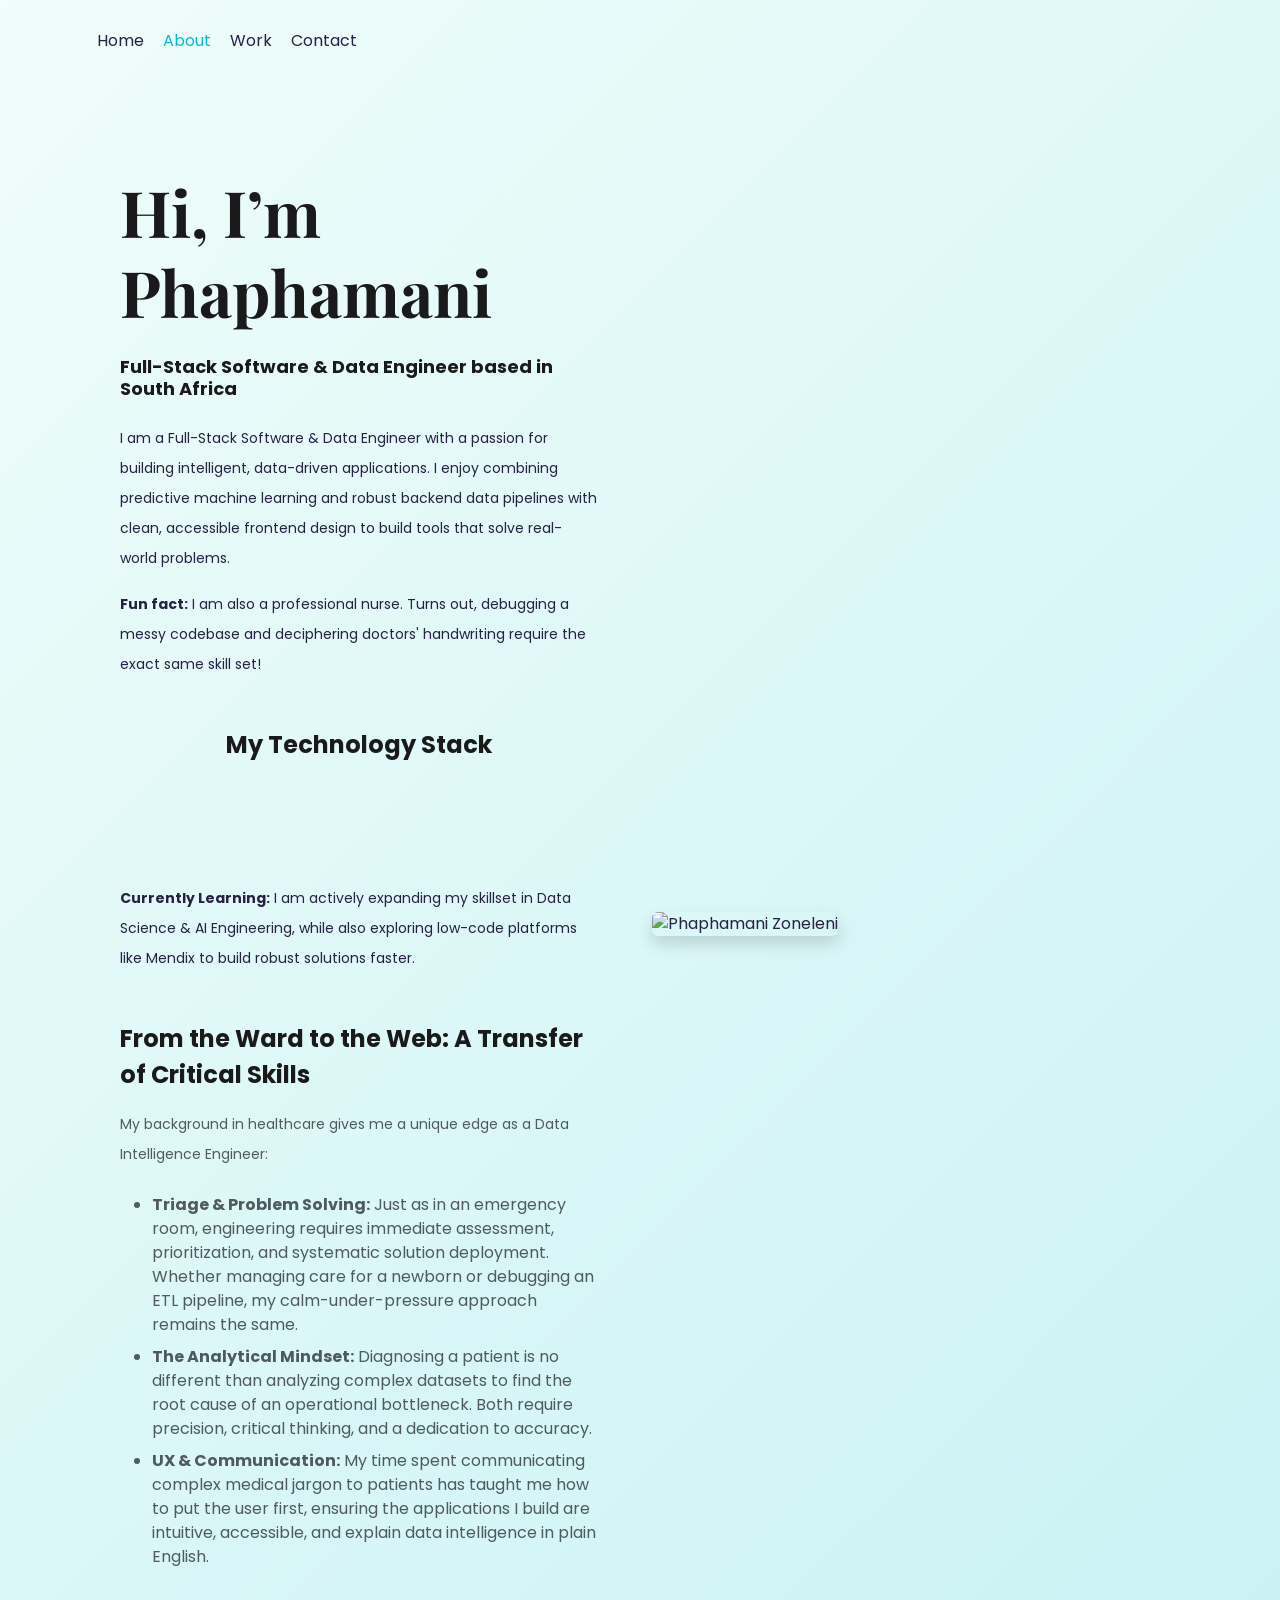
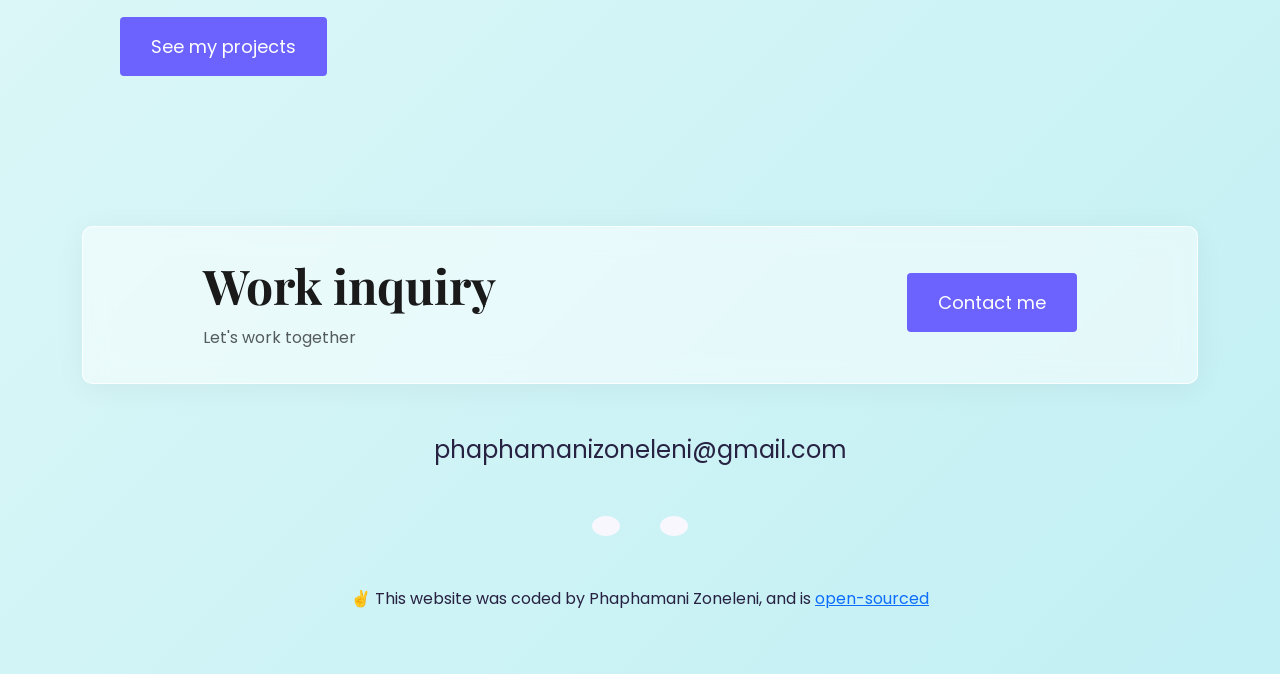
==== about.html @ 385b7d64 "Updates code and projects" ====
<!DOCTYPE html>
<html lang="en">
  <head>
    <meta charset="UTF-8" />
    <meta http-equiv="X-UA-Compatible" content="IE=edge" />
    <meta name="viewport" content="width=device-width, initial-scale=1.0" />
    <title>About Me - Phaphamani Zoneleni</title>

    <link
      href="https://cdn.jsdelivr.net/npm/bootstrap@5.0.0-beta2/dist/css/bootstrap.min.css"
      rel="stylesheet"
      integrity="sha384-BmbxuPwQa2lc/FVzBcNJ7UAyJxM6wuqIj61tLrc4wSX0szH/Ev+nYRRuWlolflfl"
      crossorigin="anonymous"
    />
    <link rel="preconnect" href="https://fonts.gstatic.com" />
    <link
      href="https://fonts.googleapis.com/css2?family=Playfair+Display:wght@700&family=Poppins:wght@500;700&display=swap"
      rel="stylesheet"
    />
    <link
      rel="stylesheet"
      href="https://cdn.jsdelivr.net/gh/devicons/devicon@latest/devicon.min.css"
    />
    <link rel="stylesheet" href="styles/portfolio.css" />

    <script
      src="https://cdn.jsdelivr.net/npm/bootstrap@5.0.0-beta2/dist/js/bootstrap.bundle.min.js"
      integrity="sha384-b5kHyXgcpbZJO/tY9Ul7kGkf1S0CWuKcCD38l8YkeH8z8QjE0GmW1gYU5S9FOnJ0"
      crossorigin="anonymous"
    ></script>
    <script
      src="https://kit.fontawesome.com/ddc3ee268a.js"
      crossorigin="anonymous"
    ></script>
  </head>
  <body>
    <div class="container">
      <nav class="d-flex justify-content-between">
        <ul>
          <li>
            <a href="/" title="Homepage"> Home</a>
          </li>
          <li class="active">
            <a href="/about.html" title="About Phaphamani"> About</a>
          </li>
          <li>
            <a href="/work.html" title="Phaphamani's work"> Work</a>
          </li>
          <li>
            <a href="/contact.html" title="Contact Phaphamani"> Contact</a>
          </li>
        </ul>
      </nav>
    </div>
    <div class="content-container container">
      <div class="row align-items-center">
        <div class="col-lg-6">
          <div class="content">
            <h1 class="mb-4">Hi, I’m Phaphamani</h1>
            <h2 class="mb-4">
              Full-Stack Software & Data Engineer based in South Africa
            </h2>
            <p>
              I am a Full-Stack Software & Data Engineer with a passion for
              building intelligent, data-driven applications. I enjoy combining
              predictive machine learning and robust backend data pipelines with
              clean, accessible frontend design to build tools that solve
              real-world problems.
            </p>
            <p class="mb-4">
              <strong>Fun fact:</strong> I am also a professional nurse. Turns
              out, debugging a messy codebase and deciphering doctors'
              handwriting require the exact same skill set!
            </p>

            <h3 class="mt-5 mb-4 text-center">My Technology Stack</h3>
            <div class="row text-center mb-5 tech-icons">
              <div class="col-4 col-md-2 mb-4">
                <i
                  class="devicon-python-plain-wordmark colored fs-1"
                  title="Python"
                ></i>
              </div>
              <div class="col-4 col-md-2 mb-4">
                <i
                  class="devicon-react-original-wordmark colored fs-1"
                  title="React.js"
                ></i>
              </div>
              <div class="col-4 col-md-2 mb-4">
                <i
                  class="devicon-sqlite-plain-wordmark colored fs-1"
                  title="SQL & SQLite"
                ></i>
              </div>
              <div class="col-4 col-md-2 mb-4">
                <i
                  class="devicon-streamlit-plain colored fs-1"
                  title="Streamlit"
                ></i>
              </div>
              <div class="col-4 col-md-2 mb-4">
                <i
                  class="devicon-pandas-plain-wordmark fs-1"
                  title="Pandas"
                ></i>
              </div>
              <div class="col-4 col-md-2 mb-4">
                <i
                  class="devicon-bootstrap-plain-wordmark colored fs-1"
                  title="Bootstrap"
                ></i>
              </div>
              <div class="col-4 col-md-2 mb-4">
                <i
                  class="devicon-javascript-plain colored fs-1"
                  title="JavaScript"
                ></i>
              </div>
              <div class="col-4 col-md-2 mb-4">
                <i
                  class="devicon-vscode-plain-wordmark colored fs-1"
                  title="VS Code"
                ></i>
              </div>
              <div class="col-4 col-md-2 mb-4">
                <i
                  class="devicon-github-original-wordmark fs-1"
                  title="GitHub"
                ></i>
              </div>
              <div class="col-4 col-md-2 mb-4">
                <i class="devicon-apple-original fs-1" title="MacOS"></i>
              </div>
            </div>

            <p class="mb-4">
              <strong>Currently Learning:</strong> I am actively expanding my
              skillset in Data Science & AI Engineering, while also exploring
              low-code platforms like Mendix to build robust solutions faster.
            </p>

            <h3 class="mt-5 mb-3">
              From the Ward to the Web: A Transfer of Critical Skills
            </h3>
            <p class="text-muted mb-4">
              My background in healthcare gives me a unique edge as a Data
              Intelligence Engineer:
            </p>
            <ul class="text-muted mb-5">
              <li class="mb-2">
                <strong>Triage & Problem Solving:</strong> Just as in an
                emergency room, engineering requires immediate assessment,
                prioritization, and systematic solution deployment. Whether
                managing care for a newborn or debugging an ETL pipeline, my
                calm-under-pressure approach remains the same.
              </li>
              <li class="mb-2">
                <strong>The Analytical Mindset:</strong> Diagnosing a patient is
                no different than analyzing complex datasets to find the root
                cause of an operational bottleneck. Both require precision,
                critical thinking, and a dedication to accuracy.
              </li>
              <li class="mb-2">
                <strong>UX & Communication:</strong> My time spent communicating
                complex medical jargon to patients has taught me how to put the
                user first, ensuring the applications I build are intuitive,
                accessible, and explain data intelligence in plain English.
              </li>
            </ul>

            <a href="/work.html" class="btn btn-branding">See my projects</a>
          </div>
        </div>
        <div class="col-lg-6 mt-4 mt-lg-0">
          <img
            src="pictures/phaphamani_headshot.jpg"
            alt="Phaphamani Zoneleni"
            class="img-fluid rounded shadow"
          />
        </div>
      </div>
    </div>

    <footer class="container">
      <div class="contact-box justify-content-between mb-5 d-none d-md-flex">
        <div>
          <h3>Work inquiry</h3>
          <p class="text-muted">Let's work together</p>
        </div>
        <div>
          <a
            href="/contact.html"
            class="btn btn-branding mt-3"
            title="Contact Phaphamani"
          >
            Contact me
          </a>
        </div>
      </div>
      <div class="d-flex justify-content-center mb-5">
        <a
          href="mailto:phaphamanizoneleni@gmail.com"
          class="email-link"
          title="Email Phaphamani"
        >
          phaphamanizoneleni@gmail.com
        </a>
      </div>
      <div class="social-links d-flex justify-content-center">
        <a
          href="https://github.com/Wallflower65"
          target="_blank"
          title="GitHub Profile"
        >
          <i class="fab fa-github"></i>
        </a>
        <a
          href="https://www.linkedin.com/in/phaphamani-zoneleni-28181a20b"
          target="_blank"
          title="LinkedIn Profile"
        >
          <i class="fab fa-linkedin"></i>
        </a>
      </div>
      <p class="text-center mt-5">
        ✌️ This website was coded by Phaphamani Zoneleni, and is
        <a
          href="https://github.com/Wallflower65/portfolio-project"
          target="_blank"
        >
          open-sourced
        </a>
      </p>
    </footer>
  </body>
</html>
---- styles/portfolio.css ----
:root {
    --branding-color: #6c63ff;
    --accent-color: #00bcd4;
    --secondary-color: #f9f7fe;

    --heading-font-family: "Playfair Display", serif;
    --default-font-family: "Poppins", sans-serif;

    --text-dark: #272142;
    --text-heading: #1a1a1a;
    --text-muted: #4a4a4a;
}

body {
    font-family: var(--default-font-family);
    color: var(--text-dark);
    background: linear-gradient(-45deg, #ffffff, #e0f7fa, #b2ebf2, #f0fdfa);
    background-size: 400% 400%;
    animation: gentleWaves 15s ease infinite;
}

@keyframes gentleWaves {
    0% {
        background-position: 0% 50%;
    }

    50% {
        background-position: 100% 50%;
    }

    100% {
        background-position: 0% 50%;
    }
}

h1, h2, h3, h4, h5, h6 {
    color: var(--text-heading);
    font-family: var(--heading-font-family);
    font-weight: bold;
}

h1 {
    font-size: 96px;
    line-height: 1.5;
}

h2 {
    font-size: 64px;
}

h3 {
    font-size: 48px;
}

p {
    font-weight: normal;
    font-size: 16px;
    line-height: 30px;
}

nav {
    padding: 20px 0;
}

nav ul {
    padding: 0;
    margin: 0;
}

nav li {
    display: inline;
    list-style: none;
    line-height: 42px;
    margin-left: 15px;
}

nav a {
    text-decoration: none;
    color: var(--text-dark);
    transition: all 100ms ease-in-out;
}

nav a:hover,
nav li.active a {
    color: var(--accent-color);
}

.logo {
    max-height: 40px;
}

.hero {
    text-align: center;
    padding: 80px 20px;
    background: rgba(255, 255, 255, 0.5);
    backdrop-filter: blur(12px);
    border: 1px solid rgba(255, 255, 255, 0.8);
    border-radius: 10px;
    box-shadow: 0 4px 30px rgba(0, 0, 0, 0.05);
}

.hero p {
    font-size: 36px;
    font-weight: bold;
    margin: 0;
    color: var(--text-muted);
}

.hero h2 {
    font-family: var(--heading-font-family);
    font-weight: normal;
    line-height: 1.5;
    font-size: 24px;
}

.content-container {
    padding: 60px 20px;
}

.content {
    margin: 30px;
}

.content h1 {
    font-size: 64px;
    line-height: 80px;
}

.content h2 {
    font-size: 18px;
    font-family: var(--default-font-family);
}

.content h3 {
    font-size: 24px;
    line-height: 1.5;
    font-family: var(--default-font-family);
}

.content p {
    font-size: 14px;
}

.card {
    background-color: rgba(255, 255, 255, 0.7) !important;
    color: var(--text-dark);
    backdrop-filter: blur(12px);
    border: 1px solid rgba(255, 255, 255, 0.9) !important;
    border-radius: 10px;
    box-shadow: 0 4px 30px rgba(0, 0, 0, 0.05);
}

footer {
    margin: 60px 0;
}

footer .contact-box {
    padding: 30px 120px;
    border-radius: 10px;
    background: rgba(255, 255, 255, 0.5);
    backdrop-filter: blur(12px);
    border: 1px solid rgba(255, 255, 255, 0.8);
    box-shadow: 0 4px 30px rgba(0, 0, 0, 0.05);
}

footer .contact-box p {
    margin: 0;
}

footer .email-link {
    text-decoration: none;
    color: var(--text-dark);
    font-size: 24px;
    transition: color 100ms ease-in-out;
}

footer .email-link:hover {
    color: var(--accent-color);
}

footer .social-links a {
    margin: 0 20px;
    color: var(--branding-color);
    background: var(--secondary-color);
    padding: 10px 14px;
    border-radius: 50%;
    font-size: 18px;
    transition: all 100ms ease-in-out;
}

footer .social-links a:hover {
    color: white;
    background: var(--branding-color);
}

.btn-branding {
    background: var(--branding-color);
    border-radius: 4px;
    color: white;
    font-size: 18px;
    line-height: 27px;
    padding: 15px 30px;
    transition: all 0.2s ease;
}

.btn-branding-outline {
    color: var(--branding-color);
    border: 1px solid var(--branding-color);
    border-radius: 4px;
    font-size: 18px;
    line-height: 27px;
    padding: 15px 30px;
    transition: all 0.2s ease;
}

.form-control {
    background-color: rgba(255, 255, 255, 0.9);
    color: var(--text-dark);
    border: 1px solid #b2ebf2;
}

.form-control:focus {
    background-color: #ffffff;
    color: var(--text-dark);
    border-color: var(--accent-color);
    box-shadow: 0 0 0 0.25rem rgba(0, 188, 212, 0.3);
}

.project-desciption {
    padding: 120px 60px;
}

.project-img {
    transition: transform 0.3s ease, box-shadow 0.3s ease;
}

.project-link:hover .project-img {
    transform: scale(1.03);
    box-shadow: 0 10px 20px rgba(0, 188, 212, 0.2) !important;
}

.project-link:hover h3 {
    color: var(--accent-color);
    transition: color 0.3s ease;
}

@media (max-width: 900px) {
    h1 {
        font-size: 44px;
        line-height: 1.5;
    }

    h2 {
        font-size: 44px;
    }

    h3 {
        font-size: 26px;
    }

    .content {
        text-align: center;
        padding: 0;
    }

    .project-desciption {
        padding: 0;
        text-align: center;
    }
}
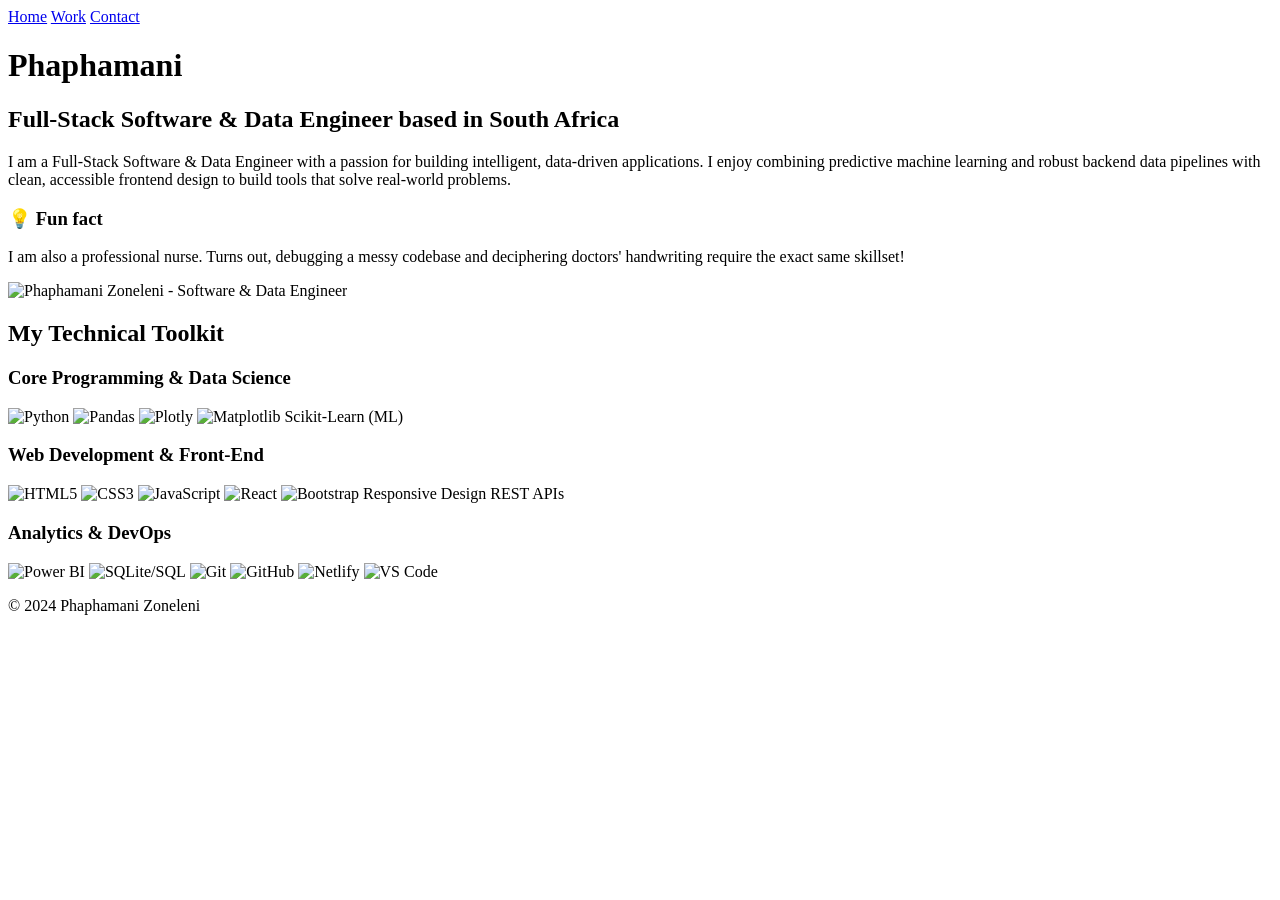
==== commit e704d897: "Updated portfolio" ====
--- a/about.html
+++ b/about.html
@@ -1,237 +1,94 @@
 <!DOCTYPE html>
 <html lang="en">
-  <head>
-    <meta charset="UTF-8" />
-    <meta http-equiv="X-UA-Compatible" content="IE=edge" />
-    <meta name="viewport" content="width=device-width, initial-scale=1.0" />
-    <title>About Me - Phaphamani Zoneleni</title>
+<head>
+    <meta charset="UTF-8">
+    <meta name="viewport" content="width=device-width, initial-scale=1.0">
+    <title>About Phaphamani | Full-Stack Software & Data Engineer</title>
+    <link rel="stylesheet" href="portfolio.css">
+</head>
+<body>
+    <nav>
+        <a href="index.html">Home</a>
+        <a href="work.html">Work</a>
+        <a href="contact.html">Contact</a>
+    </nav>
 
-    <link
-      href="https://cdn.jsdelivr.net/npm/bootstrap@5.0.0-beta2/dist/css/bootstrap.min.css"
-      rel="stylesheet"
-      integrity="sha384-BmbxuPwQa2lc/FVzBcNJ7UAyJxM6wuqIj61tLrc4wSX0szH/Ev+nYRRuWlolflfl"
-      crossorigin="anonymous"
-    />
-    <link rel="preconnect" href="https://fonts.gstatic.com" />
-    <link
-      href="https://fonts.googleapis.com/css2?family=Playfair+Display:wght@700&family=Poppins:wght@500;700&display=swap"
-      rel="stylesheet"
-    />
-    <link
-      rel="stylesheet"
-      href="https://cdn.jsdelivr.net/gh/devicons/devicon@latest/devicon.min.css"
-    />
-    <link rel="stylesheet" href="styles/portfolio.css" />
-
-    <script
-      src="https://cdn.jsdelivr.net/npm/bootstrap@5.0.0-beta2/dist/js/bootstrap.bundle.min.js"
-      integrity="sha384-b5kHyXgcpbZJO/tY9Ul7kGkf1S0CWuKcCD38l8YkeH8z8QjE0GmW1gYU5S9FOnJ0"
-      crossorigin="anonymous"
-    ></script>
-    <script
-      src="https://kit.fontawesome.com/ddc3ee268a.js"
-      crossorigin="anonymous"
-    ></script>
-  </head>
-  <body>
-    <div class="container">
-      <nav class="d-flex justify-content-between">
-        <ul>
-          <li>
-            <a href="/" title="Homepage"> Home</a>
-          </li>
-          <li class="active">
-            <a href="/about.html" title="About Phaphamani"> About</a>
-          </li>
-          <li>
-            <a href="/work.html" title="Phaphamani's work"> Work</a>
-          </li>
-          <li>
-            <a href="/contact.html" title="Contact Phaphamani"> Contact</a>
-          </li>
-        </ul>
-      </nav>
-    </div>
-    <div class="content-container container">
-      <div class="row align-items-center">
-        <div class="col-lg-6">
-          <div class="content">
-            <h1 class="mb-4">Hi, I’m Phaphamani</h1>
-            <h2 class="mb-4">
-              Full-Stack Software & Data Engineer based in South Africa
-            </h2>
-            <p>
-              I am a Full-Stack Software & Data Engineer with a passion for
-              building intelligent, data-driven applications. I enjoy combining
-              predictive machine learning and robust backend data pipelines with
-              clean, accessible frontend design to build tools that solve
-              real-world problems.
-            </p>
-            <p class="mb-4">
-              <strong>Fun fact:</strong> I am also a professional nurse. Turns
-              out, debugging a messy codebase and deciphering doctors'
-              handwriting require the exact same skill set!
-            </p>
-
-            <h3 class="mt-5 mb-4 text-center">My Technology Stack</h3>
-            <div class="row text-center mb-5 tech-icons">
-              <div class="col-4 col-md-2 mb-4">
-                <i
-                  class="devicon-python-plain-wordmark colored fs-1"
-                  title="Python"
-                ></i>
-              </div>
-              <div class="col-4 col-md-2 mb-4">
-                <i
-                  class="devicon-react-original-wordmark colored fs-1"
-                  title="React.js"
-                ></i>
-              </div>
-              <div class="col-4 col-md-2 mb-4">
-                <i
-                  class="devicon-sqlite-plain-wordmark colored fs-1"
-                  title="SQL & SQLite"
-                ></i>
-              </div>
-              <div class="col-4 col-md-2 mb-4">
-                <i
-                  class="devicon-streamlit-plain colored fs-1"
-                  title="Streamlit"
-                ></i>
-              </div>
-              <div class="col-4 col-md-2 mb-4">
-                <i
-                  class="devicon-pandas-plain-wordmark fs-1"
-                  title="Pandas"
-                ></i>
-              </div>
-              <div class="col-4 col-md-2 mb-4">
-                <i
-                  class="devicon-bootstrap-plain-wordmark colored fs-1"
-                  title="Bootstrap"
-                ></i>
-              </div>
-              <div class="col-4 col-md-2 mb-4">
-                <i
-                  class="devicon-javascript-plain colored fs-1"
-                  title="JavaScript"
-                ></i>
-              </div>
-              <div class="col-4 col-md-2 mb-4">
-                <i
-                  class="devicon-vscode-plain-wordmark colored fs-1"
-                  title="VS Code"
-                ></i>
-              </div>
-              <div class="col-4 col-md-2 mb-4">
-                <i
-                  class="devicon-github-original-wordmark fs-1"
-                  title="GitHub"
-                ></i>
-              </div>
-              <div class="col-4 col-md-2 mb-4">
-                <i class="devicon-apple-original fs-1" title="MacOS"></i>
-              </div>
+    <div class="content-container">
+        
+        <div class="hero-grid">
+            
+            <div class="hero-text">
+                <h1 class="hero-title">Phaphamani</h1>
+                <h2 class="hero-subtitle">Full-Stack Software & Data Engineer based in South Africa</h2>
+                <p>
+                    I am a Full-Stack Software & Data Engineer with a passion for building intelligent, data-driven applications. I enjoy combining predictive machine learning and robust backend data pipelines with clean, accessible frontend design to build tools that solve real-world problems.
+                </p>
+                <div class="fun-fact">
+                    <h3>💡 Fun fact</h3>
+                    <p>
+                        I am also a professional nurse. Turns out, debugging a messy codebase and deciphering doctors' handwriting require the exact same skillset!
+                    </p>
+                </div>
             </div>
 
-            <p class="mb-4">
-              <strong>Currently Learning:</strong> I am actively expanding my
-              skillset in Data Science & AI Engineering, while also exploring
-              low-code platforms like Mendix to build robust solutions faster.
-            </p>
+            <div class="hero-image-container">
+                <img src="pictures/my-profile-picture.jpg" 
+                     alt="Phaphamani Zoneleni - Software & Data Engineer" 
+                     class="hero-image" 
+                     width="400" 
+                     height="400" 
+                     loading="lazy">
+            </div>
+        </div>
 
-            <h3 class="mt-5 mb-3">
-              From the Ward to the Web: A Transfer of Critical Skills
-            </h3>
-            <p class="text-muted mb-4">
-              My background in healthcare gives me a unique edge as a Data
-              Intelligence Engineer:
-            </p>
-            <ul class="text-muted mb-5">
-              <li class="mb-2">
-                <strong>Triage & Problem Solving:</strong> Just as in an
-                emergency room, engineering requires immediate assessment,
-                prioritization, and systematic solution deployment. Whether
-                managing care for a newborn or debugging an ETL pipeline, my
-                calm-under-pressure approach remains the same.
-              </li>
-              <li class="mb-2">
-                <strong>The Analytical Mindset:</strong> Diagnosing a patient is
-                no different than analyzing complex datasets to find the root
-                cause of an operational bottleneck. Both require precision,
-                critical thinking, and a dedication to accuracy.
-              </li>
-              <li class="mb-2">
-                <strong>UX & Communication:</strong> My time spent communicating
-                complex medical jargon to patients has taught me how to put the
-                user first, ensuring the applications I build are intuitive,
-                accessible, and explain data intelligence in plain English.
-              </li>
-            </ul>
+        <div class="stack-section">
+            <h2 class="section-title">My Technical Toolkit</h2>
+            
+            <div class="toolkit-grid">
+                
+                <div class="toolkit-group">
+                    <h3>Core Programming & Data Science</h3>
+                    <div class="icon-list">
+                        <img src="icons/python.svg" alt="Python">
+                        <img src="icons/pandas.svg" alt="Pandas">
+                        <img src="icons/plotly.svg" alt="Plotly">
+                        <img src="icons/matplotlib.svg" alt="Matplotlib">
+                        <span class="text-skill">Scikit-Learn (ML)</span>
+                    </div>
+                </div>
 
-            <a href="/work.html" class="btn btn-branding">See my projects</a>
-          </div>
+                <div class="toolkit-group">
+                    <h3>Web Development & Front-End</h3>
+                    <div class="icon-list">
+                        <img src="icons/html.svg" alt="HTML5">
+                        <img src="icons/css.svg" alt="CSS3">
+                        <img src="icons/javascript.svg" alt="JavaScript">
+                        <img src="icons/react.svg" alt="React">
+                        <img src="icons/bootstrap.svg" alt="Bootstrap">
+                        <span class="text-skill">Responsive Design</span>
+                        <span class="text-skill">REST APIs</span>
+                    </div>
+                </div>
+
+                <div class="toolkit-group">
+                    <h3>Analytics & DevOps</h3>
+                    <div class="icon-list">
+                        <img src="icons/powerbi.svg" alt="Power BI">
+                        <img src="icons/sqlite.svg" alt="SQLite/SQL">
+                        <img src="icons/git.svg" alt="Git">
+                        <img src="icons/github.svg" alt="GitHub">
+                        <img src="icons/netlify.svg" alt="Netlify">
+                        <img src="icons/vscode.svg" alt="VS Code">
+                    </div>
+                </div>
+
+            </div>
         </div>
-        <div class="col-lg-6 mt-4 mt-lg-0">
-          <img
-            src="pictures/phaphamani_headshot.jpg"
-            alt="Phaphamani Zoneleni"
-            class="img-fluid rounded shadow"
-          />
-        </div>
-      </div>
+
     </div>
 
-    <footer class="container">
-      <div class="contact-box justify-content-between mb-5 d-none d-md-flex">
-        <div>
-          <h3>Work inquiry</h3>
-          <p class="text-muted">Let's work together</p>
-        </div>
-        <div>
-          <a
-            href="/contact.html"
-            class="btn btn-branding mt-3"
-            title="Contact Phaphamani"
-          >
-            Contact me
-          </a>
-        </div>
-      </div>
-      <div class="d-flex justify-content-center mb-5">
-        <a
-          href="mailto:phaphamanizoneleni@gmail.com"
-          class="email-link"
-          title="Email Phaphamani"
-        >
-          phaphamanizoneleni@gmail.com
-        </a>
-      </div>
-      <div class="social-links d-flex justify-content-center">
-        <a
-          href="https://github.com/Wallflower65"
-          target="_blank"
-          title="GitHub Profile"
-        >
-          <i class="fab fa-github"></i>
-        </a>
-        <a
-          href="https://www.linkedin.com/in/phaphamani-zoneleni-28181a20b"
-          target="_blank"
-          title="LinkedIn Profile"
-        >
-          <i class="fab fa-linkedin"></i>
-        </a>
-      </div>
-      <p class="text-center mt-5">
-        ✌️ This website was coded by Phaphamani Zoneleni, and is
-        <a
-          href="https://github.com/Wallflower65/portfolio-project"
-          target="_blank"
-        >
-          open-sourced
-        </a>
-      </p>
+    <footer>
+        <p>&copy; 2024 Phaphamani Zoneleni</p>
     </footer>
-  </body>
-</html>
+</body>
+</html>
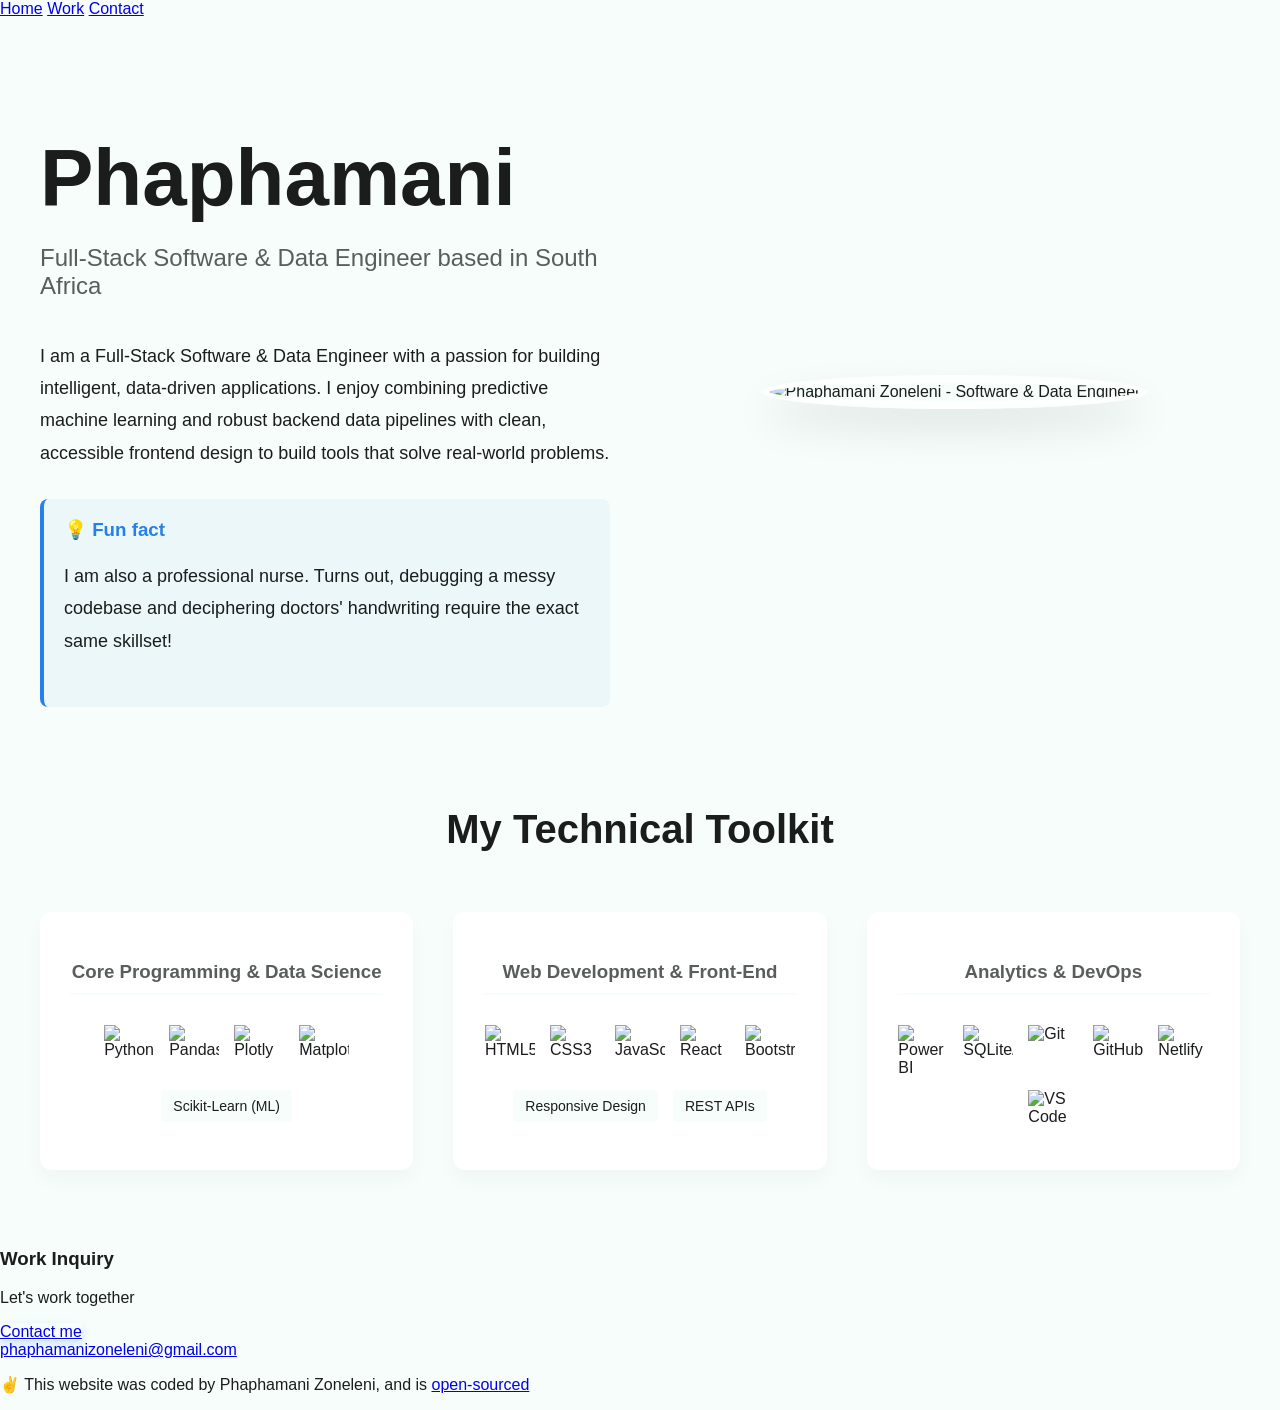
==== commit 29d5465f: "Added side-by-side Live App and Source Code buttons to all projects" ====
--- a/about.html
+++ b/about.html
@@ -4,7 +4,7 @@
     <meta charset="UTF-8">
     <meta name="viewport" content="width=device-width, initial-scale=1.0">
     <title>About Phaphamani | Full-Stack Software & Data Engineer</title>
-    <link rel="stylesheet" href="portfolio.css">
+    <link rel="stylesheet" href="styles/portfolio.css">
 </head>
 <body>
     <nav>
@@ -32,7 +32,7 @@
             </div>
 
             <div class="hero-image-container">
-                <img src="pictures/my-profile-picture.jpg" 
+                <img src="pictures/phaphamani_headshot.jpg" 
                      alt="Phaphamani Zoneleni - Software & Data Engineer" 
                      class="hero-image" 
                      width="400" 
@@ -87,8 +87,54 @@
 
     </div>
 
-    <footer>
-        <p>&copy; 2024 Phaphamani Zoneleni</p>
-    </footer>
+         <footer>
+        <div class="contact-box justify-content-between mb-5 d-none d-md-flex">
+          <div>
+            <h3>Work Inquiry</h3>
+            <p class="text-muted">Let's work together</p>
+          </div>
+          <div>
+            <a
+              href="/contact.html"
+              class="btn btn-branding mt-3"
+              title="Contact Phaphamani"
+            >
+              Contact me
+            </a>
+          </div>
+        </div>
+        <div class="d-flex justify-content-center mb-5">
+          <a
+            href="mailto:phaphamanizoneleni@gmail.com"
+            class="email-link"
+            title="Email Phaphamani"
+          >
+            phaphamanizoneleni@gmail.com
+          </a>
+        </div>
+        <div class="social-links d-flex justify-content-center">
+          <a
+            href="https://github.com/Wallflower65"
+            target="_blank"
+            title="GitHub Profile"
+          >
+            <i class="fab fa-github"></i>
+          </a>
+
+          <a
+            href="https://www.linkedin.com/in/phaphamani-zoneleni-28181a20b"
+            target="_blank"
+            title="LinkedIn Profile"
+          >
+            <i class="fab fa-linkedin"></i>
+          </a>
+        </div>
+        <p class="text-center mt-5">
+          ✌️ This website was coded by Phaphamani Zoneleni, and is
+          <a href="https://github.com/Wallflower65/portfolio-project" target="_blank">
+            open-sourced
+          </a>
+        </p>
+      </footer>
 </body>
 </html>
--- a/styles/portfolio.css
+++ b/styles/portfolio.css
@@ -0,0 +1,254 @@
+html {
+    scroll-behavior: smooth;
+}
+
+:root {
+    --bg-color: #f7fdfb;
+    --text-color: #1a1d1c;
+    --branding-color: #2680eb;
+    --secondary-color: #595e5d;
+    --font-family: 'Poppins', sans-serif;
+}
+
+body {
+    background-color: var(--bg-color);
+    color: var(--text-color);
+    font-family: var(--font-family);
+    margin: 0;
+}
+
+.content-container {
+    max-width: 1200px;
+    margin: 0 auto;
+    padding: 60px 20px;
+}
+
+.hero-grid {
+    display: grid;
+    grid-template-columns: 1fr 1fr;
+    gap: 60px;
+    align-items: center;
+    margin-bottom: 100px;
+}
+
+.hero-title {
+    font-size: 80px;
+    margin-bottom: 0;
+}
+
+.hero-subtitle {
+    font-size: 24px;
+    color: var(--secondary-color);
+    font-weight: 500;
+    margin-bottom: 40px;
+}
+
+.hero-text p {
+    font-size: 18px;
+    line-height: 1.8;
+    margin-bottom: 30px;
+}
+
+.fun-fact {
+    background: rgba(38, 128, 235, 0.05);
+    padding: 20px;
+    border-radius: 8px;
+    border-left: 4px solid var(--branding-color);
+}
+
+.fun-fact h3 {
+    margin-top: 0;
+    color: var(--branding-color);
+}
+
+.hero-image-container {
+    text-align: center;
+}
+
+.hero-image {
+    max-width: 100%;
+    height: auto;
+    border-radius: 50%;
+    aspect-ratio: 1 / 1;
+    object-fit: cover;
+    border: 8px solid rgba(255, 255, 255, 0.8);
+    box-shadow: 0 20px 40px rgba(0, 0, 0, 0.1);
+}
+
+.stack-section {
+    margin-top: 100px;
+}
+
+.section-title {
+    font-size: 40px;
+    text-align: center;
+    margin-bottom: 60px;
+}
+
+.toolkit-grid {
+    display: grid;
+    grid-template-columns: repeat(auto-fit, minmax(300px, 1fr));
+    gap: 40px;
+}
+
+.toolkit-group {
+    background: white;
+    padding: 30px;
+    border-radius: 12px;
+    box-shadow: 0 10px 20px rgba(0, 0, 0, 0.03);
+}
+
+.toolkit-group h3 {
+    text-align: center;
+    color: var(--secondary-color);
+    margin-bottom: 30px;
+    border-bottom: 2px solid var(--bg-color);
+    padding-bottom: 10px;
+}
+
+.icon-list {
+    display: flex;
+    flex-wrap: wrap;
+    justify-content: center;
+    gap: 15px;
+    align-items: center;
+}
+
+.icon-list img {
+    height: 50px;
+    width: 50px;
+    object-fit: contain;
+}
+
+.text-skill {
+    background: var(--bg-color);
+    padding: 8px 12px;
+    border-radius: 4px;
+    font-size: 14px;
+    font-weight: 500;
+}
+
+@media (max-width: 900px) {
+    .hero-grid {
+        grid-template-columns: 1fr;
+        text-align: center;
+        gap: 40px;
+    }
+
+    .hero-title {
+        font-size: 50px;
+    }
+
+    .hero-image-container {
+        order: -1;
+    }
+
+    .hero-image {
+        max-width: 250px;
+    }
+}
+
+.project-card {
+    background: #ffffff;
+    border-radius: 16px;
+    padding: 25px;
+    border: 1px solid rgba(0, 0, 0, 0.05);
+    box-shadow: 0 4px 10px rgba(0, 0, 0, 0.03);
+    transition: all 0.3s ease-in-out;
+    display: flex;
+    flex-direction: column;
+}
+
+.project-card:hover {
+    transform: translateY(-10px);
+    box-shadow: 0 20px 40px rgba(38, 128, 235, 0.12);
+    border-color: rgba(38, 128, 235, 0.2);
+}
+
+.project-card img {
+    border-radius: 8px;
+    width: 100%;
+    height: 250px;
+    object-fit: cover;
+    margin-bottom: 20px;
+}
+
+.btn-branding {
+    transition: all 0.3s ease-in-out;
+    box-shadow: 0 4px 10px rgba(38, 128, 235, 0.2);
+}
+
+.btn-branding:hover {
+    transform: translateY(-3px);
+    box-shadow: 0 8px 20px rgba(38, 128, 235, 0.4);
+    filter: brightness(1.1);
+}
+
+.work-header {
+    text-align: center;
+    margin-bottom: 60px;
+}
+
+.section-subtitle {
+    font-size: 18px;
+    color: var(--secondary-color);
+}
+
+.projects-grid {
+    display: grid;
+    grid-template-columns: repeat(auto-fit, minmax(320px, 1fr));
+    gap: 40px;
+    margin-bottom: 80px;
+}
+
+.tech-tags {
+    display: flex;
+    flex-wrap: wrap;
+    gap: 10px;
+    margin-bottom: 25px;
+}
+
+.tech-tags span {
+    background: rgba(38, 128, 235, 0.1);
+    color: var(--branding-color);
+    padding: 5px 10px;
+    border-radius: 4px;
+    font-size: 12px;
+    font-weight: 600;
+}
+
+.project-card .btn {
+    margin-top: auto;
+    text-align: center;
+    display: inline-block;
+}
+
+.project-links {
+    display: flex;
+    gap: 15px;
+    margin-top: auto;
+}
+
+.project-links .btn {
+    flex: 1;
+    text-align: center;
+    padding: 10px 15px;
+    font-size: 14px;
+    margin-top: 0;
+    text-decoration: none;
+    border-radius: 6px;
+}
+
+.btn-outline {
+    background: transparent;
+    border: 2px solid var(--branding-color);
+    color: var(--branding-color);
+    transition: all 0.3s ease-in-out;
+}
+
+.btn-outline:hover {
+    background: var(--branding-color);
+    color: white;
+    transform: translateY(-3px);
+    box-shadow: 0 8px 20px rgba(38, 128, 235, 0.4);
+}
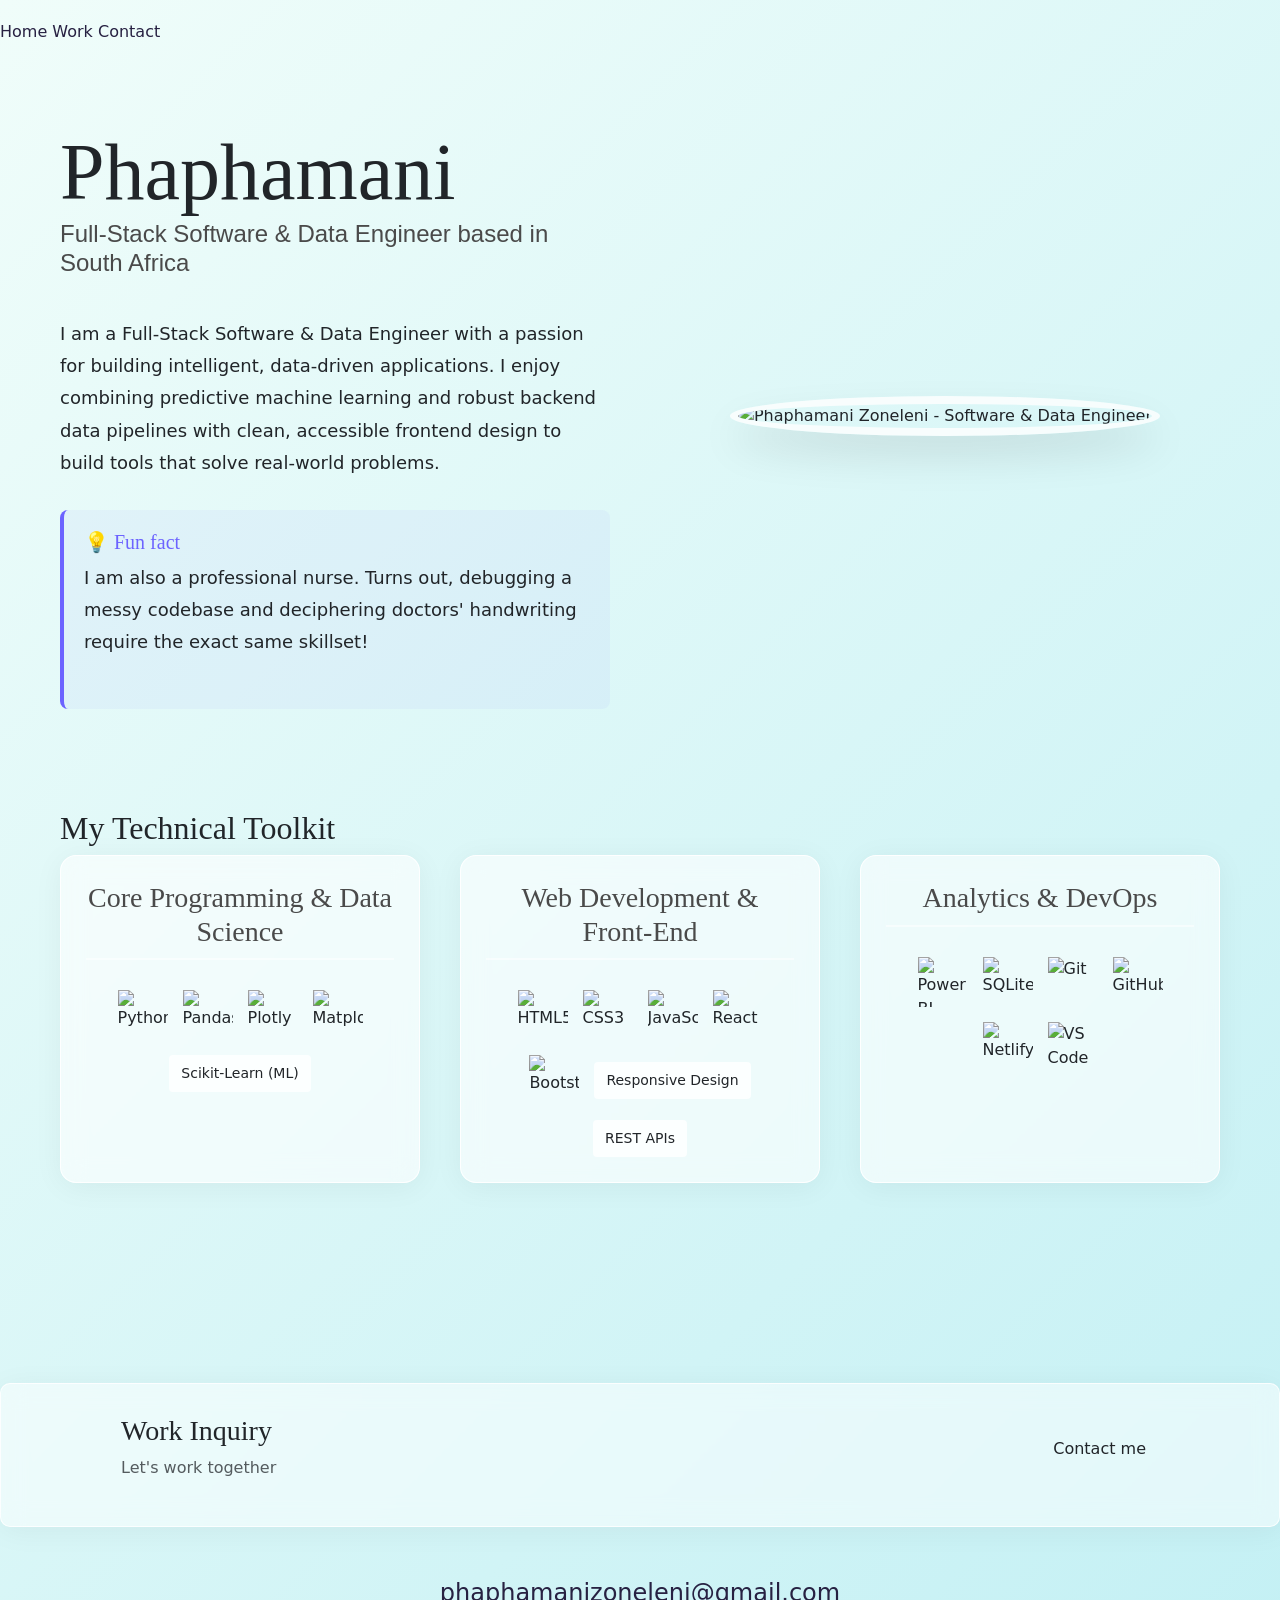
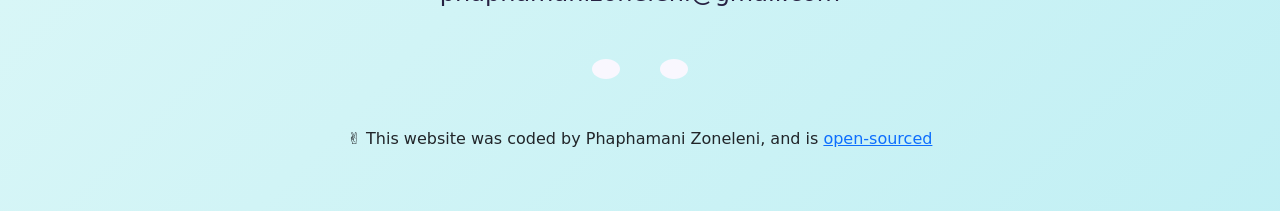
==== commit 49df034f: "Updated responsive code" ====
--- a/about.html
+++ b/about.html
@@ -5,6 +5,14 @@
     <meta name="viewport" content="width=device-width, initial-scale=1.0">
     <title>About Phaphamani | Full-Stack Software & Data Engineer</title>
     <link rel="stylesheet" href="styles/portfolio.css">
+<link
+      href="https://cdn.jsdelivr.net/npm/bootstrap@5.0.0-beta2/dist/css/bootstrap.min.css"
+      rel="stylesheet"
+      integrity="sha384-BmbxuPwQa2lc/FVzBcNJ7UAyJxM6wuqIj61tLrc4wSX0szH/Ev+nYRRuWlolflfl"
+      crossorigin="anonymous"
+    />
+
+<script src="https://kit.fontawesome.com/ddc3ee268a.js" crossorigin="anonymous"></script>
 </head>
 <body>
     <nav>
--- a/styles/portfolio.css
+++ b/styles/portfolio.css
@@ -3,18 +3,153 @@
 }
 
 :root {
-    --bg-color: #f7fdfb;
-    --text-color: #1a1d1c;
-    --branding-color: #2680eb;
-    --secondary-color: #595e5d;
-    --font-family: 'Poppins', sans-serif;
+    --branding-color: #6c63ff;
+    --accent-color: #00bcd4;
+    --secondary-color: #f9f7fe;
+
+    --text-dark: #272142;
+    --text-heading: #1a1a1a;
+    --text-muted: #4a4a4a;
+
+    --heading-font-family: "Playfair Display", serif;
+    --default-font-family: "Poppins", sans-serif;
 }
 
 body {
-    background-color: var(--bg-color);
-    color: var(--text-color);
-    font-family: var(--font-family);
+    font-family: var(--default-font-family);
+    color: var(--text-dark);
     margin: 0;
+    background: linear-gradient(-45deg, #ffffff, #e0f7fa, #b2ebf2, #f0fdfa);
+    background-size: 400% 400%;
+    animation: gentleWaves 15s ease infinite;
+}
+
+@keyframes gentleWaves {
+    0% {
+        background-position: 0% 50%;
+    }
+
+    50% {
+        background-position: 100% 50%;
+    }
+
+    100% {
+        background-position: 0% 50%;
+    }
+}
+
+h1,
+h2,
+h3,
+h4,
+h5,
+h6 {
+    color: var(--text-heading);
+    font-family: var(--heading-font-family);
+    font-weight: bold;
+}
+
+nav {
+    padding: 20px 0;
+}
+
+nav ul {
+    padding: 0;
+    margin: 0;
+}
+
+nav li {
+    display: inline;
+    list-style: none;
+    line-height: 42px;
+    margin-left: 15px;
+}
+
+nav a {
+    text-decoration: none;
+    color: var(--text-dark);
+    transition: all 100ms ease-in-out;
+}
+
+nav a:hover,
+nav li.active a {
+    color: var(--accent-color);
+}
+
+footer {
+    margin: 60px 0;
+}
+
+footer .contact-box {
+    padding: 30px 120px;
+    border-radius: 10px;
+    background: rgba(255, 255, 255, 0.5);
+    backdrop-filter: blur(12px);
+    border: 1px solid rgba(255, 255, 255, 0.8);
+    box-shadow: 0 4px 30px rgba(0, 0, 0, 0.05);
+}
+
+footer .email-link {
+    text-decoration: none;
+    color: var(--text-dark);
+    font-size: 24px;
+    transition: color 100ms ease-in-out;
+}
+
+footer .email-link:hover {
+    color: var(--accent-color);
+}
+
+footer .social-links a {
+    margin: 0 20px;
+    color: var(--branding-color);
+    background: var(--secondary-color);
+    padding: 10px 14px;
+    border-radius: 50%;
+    font-size: 18px;
+    transition: all 100ms ease-in-out;
+}
+
+footer .social-links a:hover {
+    color: white;
+    background: var(--branding-color);
+}
+
+.btn-branding {
+    background: var(--branding-color);
+    border-radius: 6px;
+    color: white;
+    font-size: 16px;
+    padding: 12px 24px;
+    text-decoration: none;
+    transition: all 0.3s ease-in-out;
+    display: inline-block;
+    border: 2px solid var(--branding-color);
+}
+
+.btn-branding:hover {
+    transform: translateY(-3px);
+    box-shadow: 0 8px 20px rgba(108, 99, 255, 0.4);
+    color: white;
+}
+
+.btn-outline {
+    background: transparent;
+    border: 2px solid var(--branding-color);
+    color: var(--branding-color);
+    border-radius: 6px;
+    font-size: 16px;
+    padding: 12px 24px;
+    text-decoration: none;
+    transition: all 0.3s ease-in-out;
+    display: inline-block;
+}
+
+.btn-outline:hover {
+    background: var(--branding-color);
+    color: white;
+    transform: translateY(-3px);
+    box-shadow: 0 8px 20px rgba(108, 99, 255, 0.4);
 }
 
 .content-container {
@@ -34,13 +169,14 @@
 .hero-title {
     font-size: 80px;
     margin-bottom: 0;
+    line-height: 1.2;
 }
 
 .hero-subtitle {
     font-size: 24px;
-    color: var(--secondary-color);
-    font-weight: 500;
+    color: var(--text-muted);
     margin-bottom: 40px;
+    font-family: var(--default-font-family);
 }
 
 .hero-text p {
@@ -50,7 +186,7 @@
 }
 
 .fun-fact {
-    background: rgba(38, 128, 235, 0.05);
+    background: rgba(108, 99, 255, 0.05);
     padding: 20px;
     border-radius: 8px;
     border-left: 4px solid var(--branding-color);
@@ -59,6 +195,7 @@
 .fun-fact h3 {
     margin-top: 0;
     color: var(--branding-color);
+    font-size: 20px;
 }
 
 .hero-image-container {
@@ -75,34 +212,77 @@
     box-shadow: 0 20px 40px rgba(0, 0, 0, 0.1);
 }
 
-.stack-section {
-    margin-top: 100px;
-}
-
-.section-title {
-    font-size: 40px;
-    text-align: center;
-    margin-bottom: 60px;
-}
-
+.projects-grid,
 .toolkit-grid {
     display: grid;
-    grid-template-columns: repeat(auto-fit, minmax(300px, 1fr));
+    grid-template-columns: repeat(auto-fit, minmax(320px, 1fr));
     gap: 40px;
-}
-
+    margin-bottom: 80px;
+}
+
+.project-card,
 .toolkit-group {
-    background: white;
-    padding: 30px;
-    border-radius: 12px;
-    box-shadow: 0 10px 20px rgba(0, 0, 0, 0.03);
+    background: rgba(255, 255, 255, 0.6);
+    backdrop-filter: blur(12px);
+    border: 1px solid rgba(255, 255, 255, 0.9);
+
+    border-radius: 16px;
+    padding: 25px;
+    box-shadow: 0 4px 30px rgba(0, 0, 0, 0.05);
+    transition: all 0.3s ease-in-out;
+    display: flex;
+    flex-direction: column;
+}
+
+.project-card:hover,
+.toolkit-group:hover {
+    transform: translateY(-10px);
+    box-shadow: 0 20px 40px rgba(108, 99, 255, 0.15);
+    border-color: rgba(108, 99, 255, 0.3);
+}
+
+.project-card img {
+    border-radius: 8px;
+    width: 100%;
+    height: 250px;
+    object-fit: cover;
+    margin-bottom: 20px;
+}
+
+.tech-tags {
+    display: flex;
+    flex-wrap: wrap;
+    gap: 10px;
+    margin-bottom: 25px;
+}
+
+.tech-tags span {
+    background: rgba(108, 99, 255, 0.1);
+    color: var(--branding-color);
+    padding: 5px 10px;
+    border-radius: 4px;
+    font-size: 12px;
+    font-weight: 600;
+}
+
+.project-links {
+    display: flex;
+    gap: 15px;
+    margin-top: auto;
+}
+
+.project-links .btn {
+    flex: 1;
+    text-align: center;
+    padding: 10px 15px;
+    margin-top: 0;
 }
 
 .toolkit-group h3 {
     text-align: center;
-    color: var(--secondary-color);
+    color: var(--text-muted);
     margin-bottom: 30px;
-    border-bottom: 2px solid var(--bg-color);
+    border-bottom: 2px solid rgba(255, 255, 255, 0.5);
     padding-bottom: 10px;
 }
 
@@ -121,7 +301,7 @@
 }
 
 .text-skill {
-    background: var(--bg-color);
+    background: rgba(255, 255, 255, 0.8);
     padding: 8px 12px;
     border-radius: 4px;
     font-size: 14px;
@@ -146,109 +326,65 @@
     .hero-image {
         max-width: 250px;
     }
-}
-
-.project-card {
-    background: #ffffff;
-    border-radius: 16px;
-    padding: 25px;
-    border: 1px solid rgba(0, 0, 0, 0.05);
-    box-shadow: 0 4px 10px rgba(0, 0, 0, 0.03);
-    transition: all 0.3s ease-in-out;
-    display: flex;
-    flex-direction: column;
-}
-
-.project-card:hover {
-    transform: translateY(-10px);
-    box-shadow: 0 20px 40px rgba(38, 128, 235, 0.12);
-    border-color: rgba(38, 128, 235, 0.2);
-}
-
-.project-card img {
-    border-radius: 8px;
-    width: 100%;
-    height: 250px;
-    object-fit: cover;
-    margin-bottom: 20px;
-}
-
-.btn-branding {
-    transition: all 0.3s ease-in-out;
-    box-shadow: 0 4px 10px rgba(38, 128, 235, 0.2);
-}
-
-.btn-branding:hover {
+
+    footer .contact-box {
+        padding: 30px 20px;
+    }
+}
+
+.hero {
+    text-align: center;
+    padding: 80px 20px;
+    background: rgba(255, 255, 255, 0.5);
+    backdrop-filter: blur(12px);
+    border: 1px solid rgba(255, 255, 255, 0.8);
+    border-radius: 10px;
+    box-shadow: 0 4px 30px rgba(0, 0, 0, 0.05);
+    margin-top: 40px;
+    margin-bottom: 60px;
+}
+
+.hero p {
+    font-size: 36px;
+    font-weight: bold;
+    margin: 0;
+    color: var(--text-muted);
+}
+
+.hero h2 {
+    font-family: var(--heading-font-family);
+    font-weight: normal;
+    line-height: 1.5;
+    font-size: 24px;
+}
+
+.project-desciption {
+    padding: 120px 60px;
+}
+
+.btn-branding-outline {
+    color: var(--branding-color);
+    border: 1px solid var(--branding-color);
+    border-radius: 4px;
+    font-size: 18px;
+    line-height: 27px;
+    padding: 15px 30px;
+    text-decoration: none;
+    transition: all 0.2s ease;
+    display: inline-block;
+}
+
+.btn-branding-outline:hover {
+    background: var(--branding-color);
+    color: white;
     transform: translateY(-3px);
-    box-shadow: 0 8px 20px rgba(38, 128, 235, 0.4);
-    filter: brightness(1.1);
-}
-
-.work-header {
-    text-align: center;
-    margin-bottom: 60px;
-}
-
-.section-subtitle {
-    font-size: 18px;
-    color: var(--secondary-color);
-}
-
-.projects-grid {
-    display: grid;
-    grid-template-columns: repeat(auto-fit, minmax(320px, 1fr));
-    gap: 40px;
-    margin-bottom: 80px;
-}
-
-.tech-tags {
-    display: flex;
-    flex-wrap: wrap;
-    gap: 10px;
-    margin-bottom: 25px;
-}
-
-.tech-tags span {
-    background: rgba(38, 128, 235, 0.1);
-    color: var(--branding-color);
-    padding: 5px 10px;
-    border-radius: 4px;
-    font-size: 12px;
-    font-weight: 600;
-}
-
-.project-card .btn {
-    margin-top: auto;
-    text-align: center;
-    display: inline-block;
-}
-
-.project-links {
-    display: flex;
-    gap: 15px;
-    margin-top: auto;
-}
-
-.project-links .btn {
-    flex: 1;
-    text-align: center;
-    padding: 10px 15px;
-    font-size: 14px;
-    margin-top: 0;
-    text-decoration: none;
-    border-radius: 6px;
-}
-
-.btn-outline {
-    background: transparent;
-    border: 2px solid var(--branding-color);
-    color: var(--branding-color);
-    transition: all 0.3s ease-in-out;
-}
-
-.btn-outline:hover {
-    background: var(--branding-color);
-    color: white;
-    transform: translateY(-3px);
-    box-shadow: 0 8px 20px rgba(38, 128, 235, 0.4);
+    box-shadow: 0 8px 20px rgba(108, 99, 255, 0.4);
+}
+
+@media (max-width: 900px) {
+    .project-desciption {
+        padding: 0;
+        text-align: center;
+        margin-top: 30px;
+    }
 }
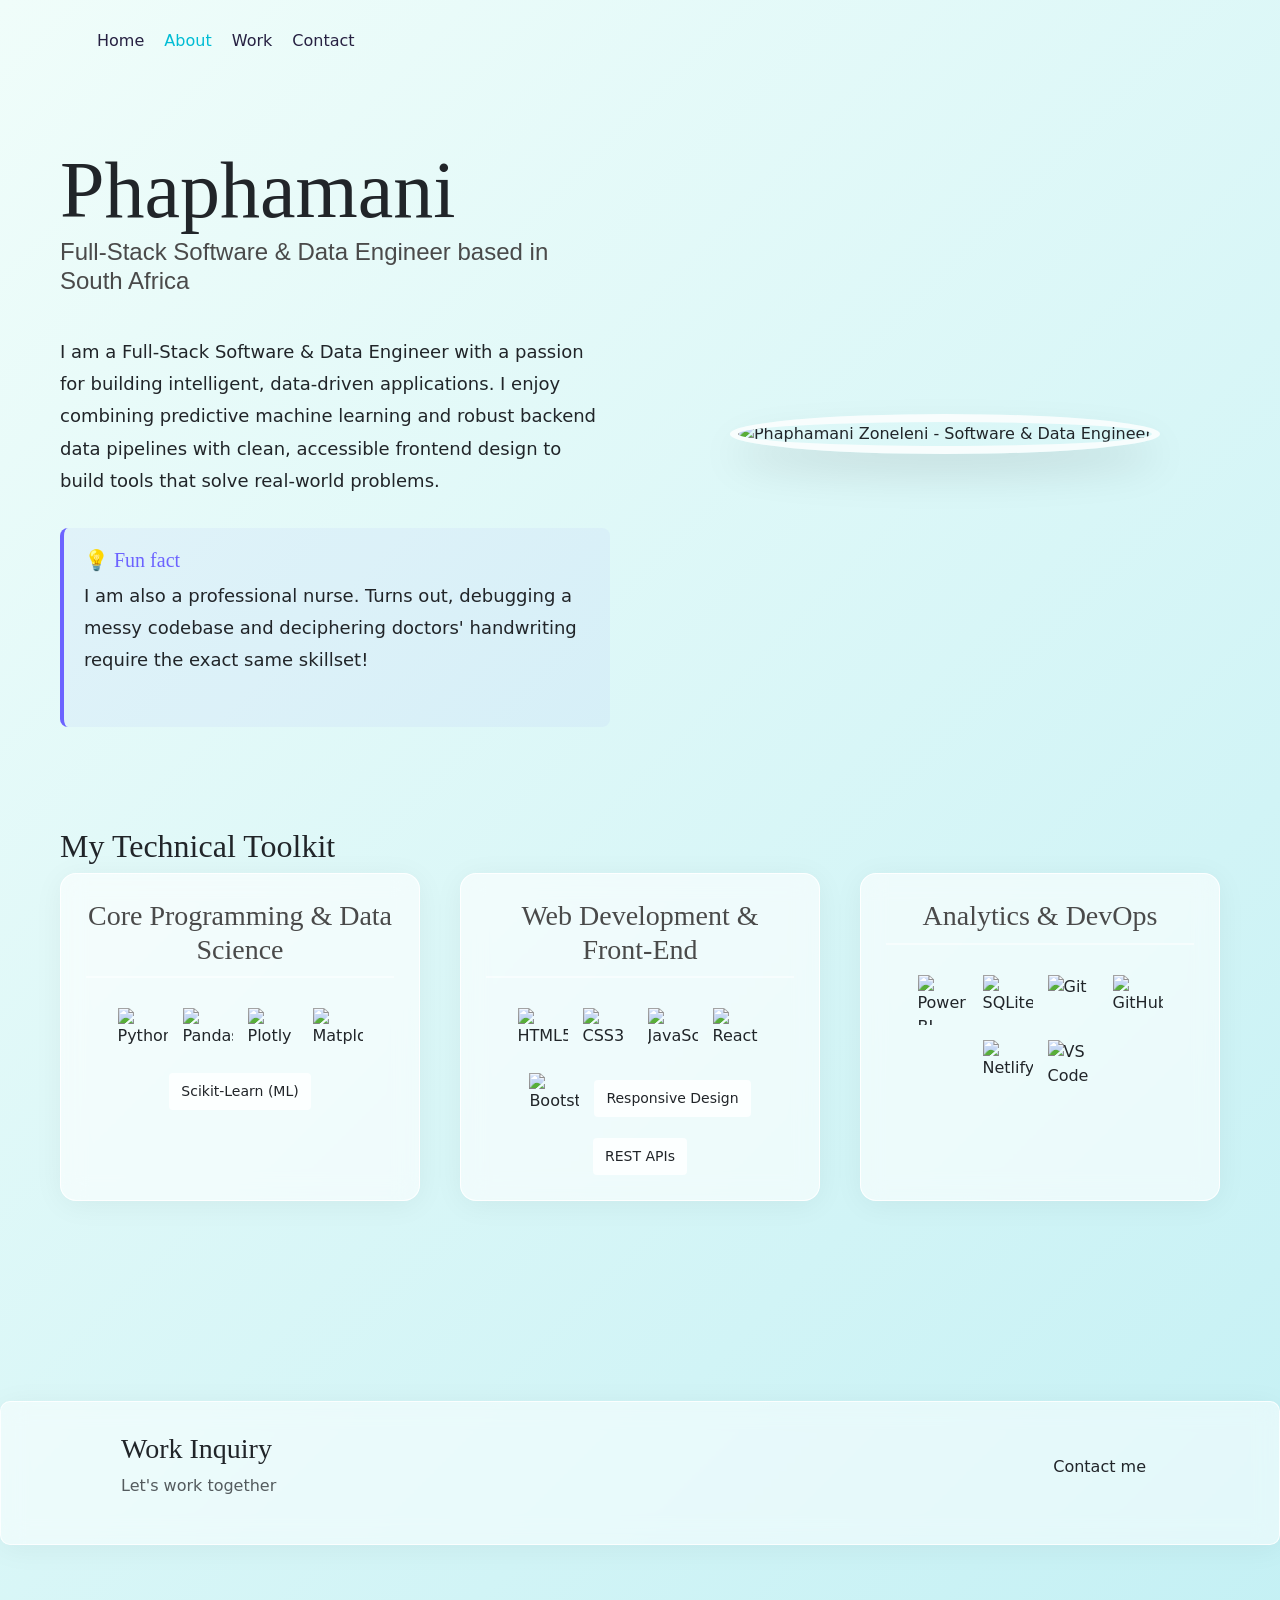
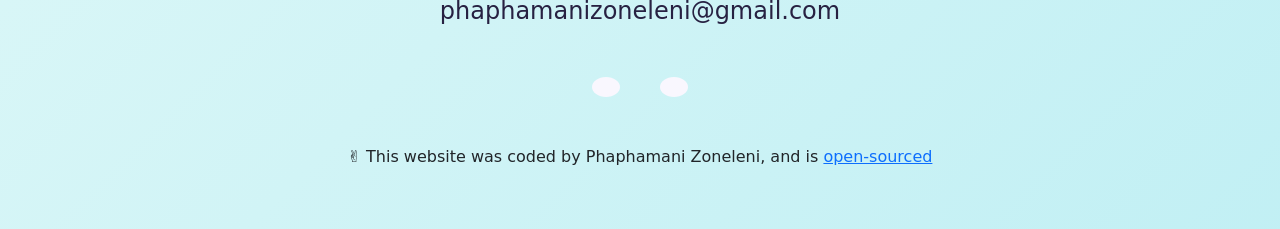
==== commit 41ec0fa9: "Fixed nav and grid" ====
--- a/about.html
+++ b/about.html
@@ -15,11 +15,15 @@
 <script src="https://kit.fontawesome.com/ddc3ee268a.js" crossorigin="anonymous"></script>
 </head>
 <body>
-    <nav>
-        <a href="index.html">Home</a>
-        <a href="work.html">Work</a>
-        <a href="contact.html">Contact</a>
-    </nav>
+    <div class="container"> 
+      <nav class="d-flex justify-content-between"> 
+        <ul> <li><a href="index.html">Home</a></li> 
+          <li class="active" ><a href="about.html">About</a></li> 
+          <li><a href="work.html">Work</a></li> 
+          <li><a href="contact.html">Contact</a></li> 
+        </ul> 
+      </nav> 
+    </div>
 
     <div class="content-container">
         
--- a/styles/portfolio.css
+++ b/styles/portfolio.css
@@ -215,7 +215,7 @@
 .projects-grid,
 .toolkit-grid {
     display: grid;
-    grid-template-columns: repeat(auto-fit, minmax(320px, 1fr));
+    grid-template-columns: repeat(auto-fill, minmax(320px, 1fr));
     gap: 40px;
     margin-bottom: 80px;
 }
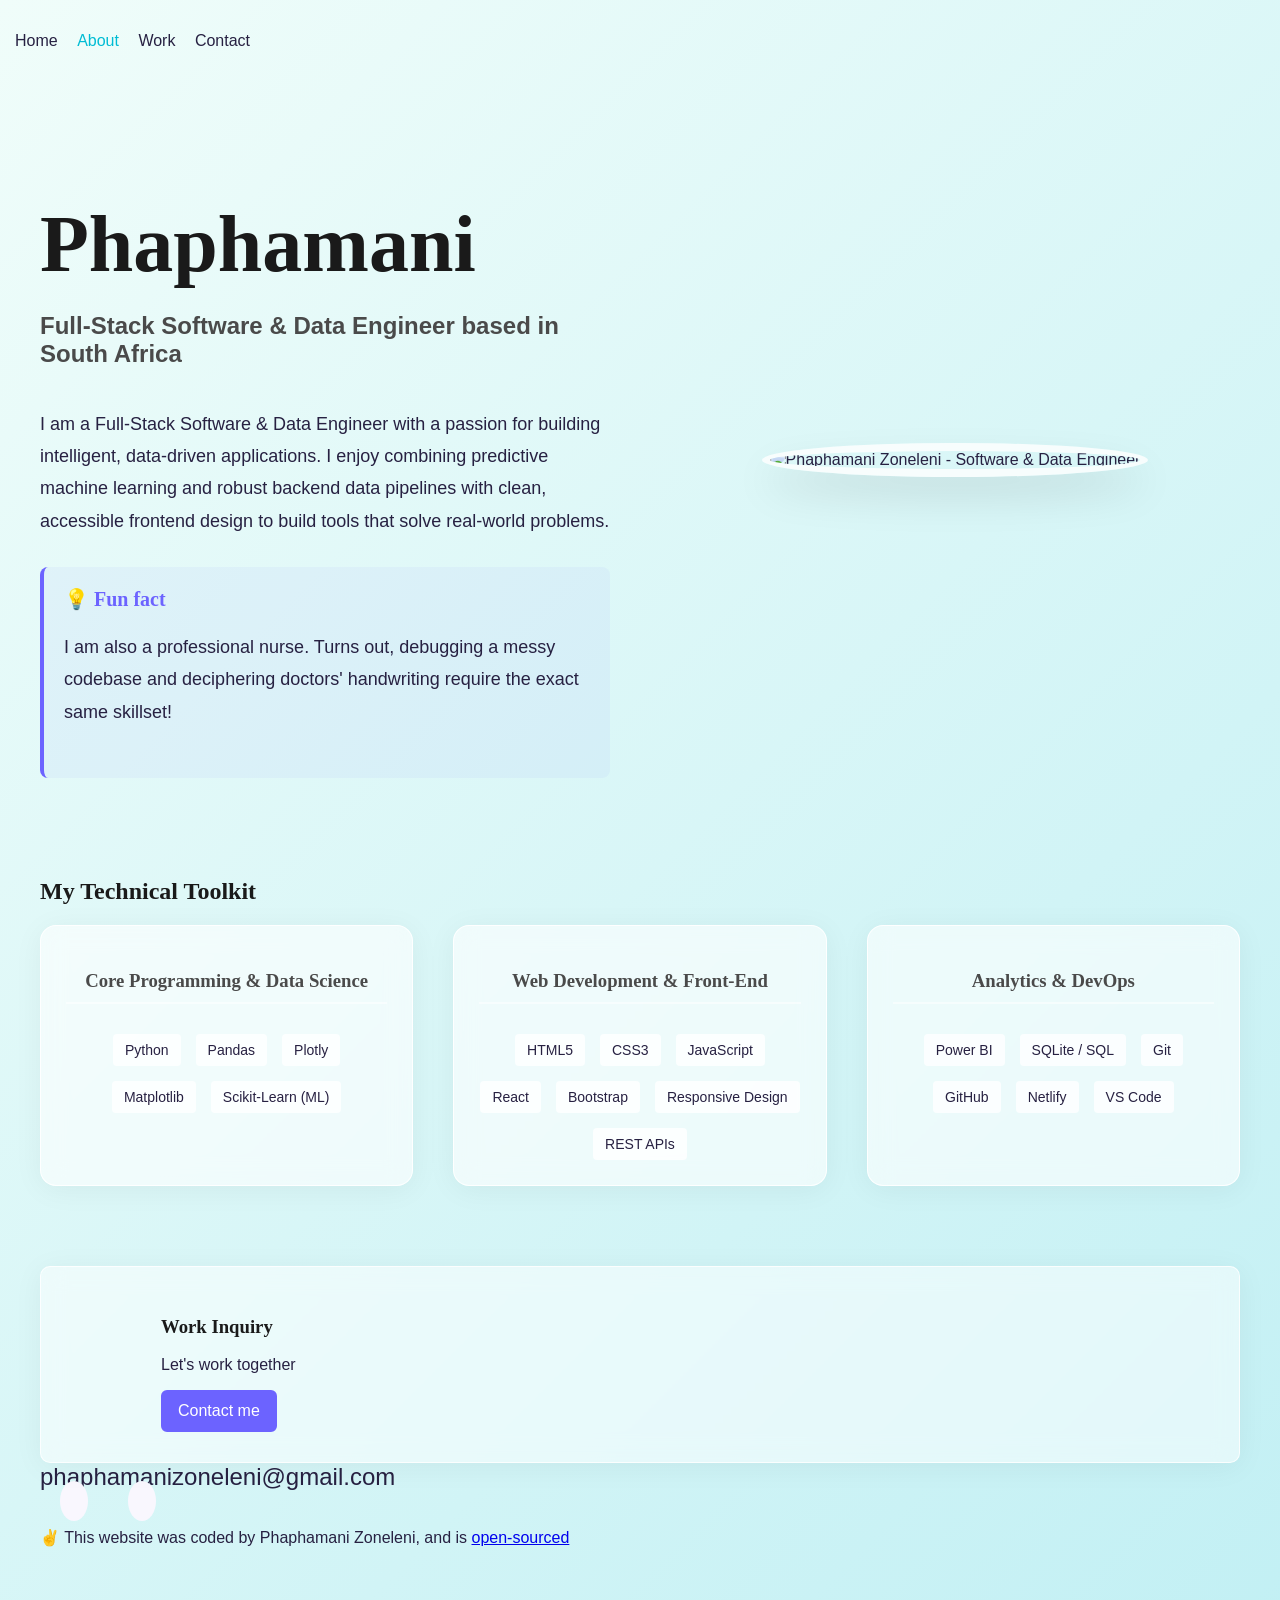
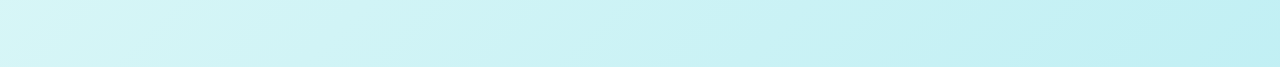
==== commit ffefba4a: "Final bug fixes" ====
--- a/about.html
+++ b/about.html
@@ -5,14 +5,7 @@
     <meta name="viewport" content="width=device-width, initial-scale=1.0">
     <title>About Phaphamani | Full-Stack Software & Data Engineer</title>
     <link rel="stylesheet" href="styles/portfolio.css">
-<link
-      href="https://cdn.jsdelivr.net/npm/bootstrap@5.0.0-beta2/dist/css/bootstrap.min.css"
-      rel="stylesheet"
-      integrity="sha384-BmbxuPwQa2lc/FVzBcNJ7UAyJxM6wuqIj61tLrc4wSX0szH/Ev+nYRRuWlolflfl"
-      crossorigin="anonymous"
-    />
 
-<script src="https://kit.fontawesome.com/ddc3ee268a.js" crossorigin="anonymous"></script>
 </head>
 <body>
     <div class="container"> 
@@ -53,51 +46,49 @@
             </div>
         </div>
 
-        <div class="stack-section">
-            <h2 class="section-title">My Technical Toolkit</h2>
-            
-            <div class="toolkit-grid">
-                
-                <div class="toolkit-group">
-                    <h3>Core Programming & Data Science</h3>
-                    <div class="icon-list">
-                        <img src="icons/python.svg" alt="Python">
-                        <img src="icons/pandas.svg" alt="Pandas">
-                        <img src="icons/plotly.svg" alt="Plotly">
-                        <img src="icons/matplotlib.svg" alt="Matplotlib">
-                        <span class="text-skill">Scikit-Learn (ML)</span>
-                    </div>
-                </div>
+<div class="stack-section">
+    <h2 class="section-title">My Technical Toolkit</h2>
+    
+    <div class="toolkit-grid">
+        
+        <div class="toolkit-group">
+            <h3>Core Programming & Data Science</h3>
+            <div class="icon-list">
+                <span class="text-skill">Python</span>
+                <span class="text-skill">Pandas</span>
+                <span class="text-skill">Plotly</span>
+                <span class="text-skill">Matplotlib</span>
+                <span class="text-skill">Scikit-Learn (ML)</span>
+            </div>
+        </div>
 
-                <div class="toolkit-group">
-                    <h3>Web Development & Front-End</h3>
-                    <div class="icon-list">
-                        <img src="icons/html.svg" alt="HTML5">
-                        <img src="icons/css.svg" alt="CSS3">
-                        <img src="icons/javascript.svg" alt="JavaScript">
-                        <img src="icons/react.svg" alt="React">
-                        <img src="icons/bootstrap.svg" alt="Bootstrap">
-                        <span class="text-skill">Responsive Design</span>
-                        <span class="text-skill">REST APIs</span>
-                    </div>
-                </div>
+        <div class="toolkit-group">
+            <h3>Web Development & Front-End</h3>
+            <div class="icon-list">
+                <span class="text-skill">HTML5</span>
+                <span class="text-skill">CSS3</span>
+                <span class="text-skill">JavaScript</span>
+                <span class="text-skill">React</span>
+                <span class="text-skill">Bootstrap</span>
+                <span class="text-skill">Responsive Design</span>
+                <span class="text-skill">REST APIs</span>
+            </div>
+        </div>
 
-                <div class="toolkit-group">
-                    <h3>Analytics & DevOps</h3>
-                    <div class="icon-list">
-                        <img src="icons/powerbi.svg" alt="Power BI">
-                        <img src="icons/sqlite.svg" alt="SQLite/SQL">
-                        <img src="icons/git.svg" alt="Git">
-                        <img src="icons/github.svg" alt="GitHub">
-                        <img src="icons/netlify.svg" alt="Netlify">
-                        <img src="icons/vscode.svg" alt="VS Code">
-                    </div>
-                </div>
-
+        <div class="toolkit-group">
+            <h3>Analytics & DevOps</h3>
+            <div class="icon-list">
+                <span class="text-skill">Power BI</span>
+                <span class="text-skill">SQLite / SQL</span>
+                <span class="text-skill">Git</span>
+                <span class="text-skill">GitHub</span>
+                <span class="text-skill">Netlify</span>
+                <span class="text-skill">VS Code</span>
             </div>
         </div>
 
     </div>
+</div>
 
          <footer>
         <div class="contact-box justify-content-between mb-5 d-none d-md-flex">
--- a/styles/portfolio.css
+++ b/styles/portfolio.css
@@ -387,4 +387,30 @@
         text-align: center;
         margin-top: 30px;
     }
+}
+
+.btn-branding {
+    background-color: var(--branding-color) !important;
+    border: 2px solid var(--branding-color) !important;
+    color: white !important;
+    border-radius: 6px !important;
+    padding: 10px 15px !important;
+    text-decoration: none !important;
+    display: inline-block !important;
+}
+
+.btn-outline {
+    background-color: transparent !important;
+    border: 2px solid var(--branding-color) !important;
+    color: var(--branding-color) !important;
+    border-radius: 6px !important;
+    padding: 10px 15px !important;
+    text-decoration: none !important;
+    display: inline-block !important;
+}
+
+.projects-grid {
+    display: grid !important;
+    grid-template-columns: repeat(auto-fit, minmax(320px, 1fr)) !important;
+    gap: 40px !important;
 }
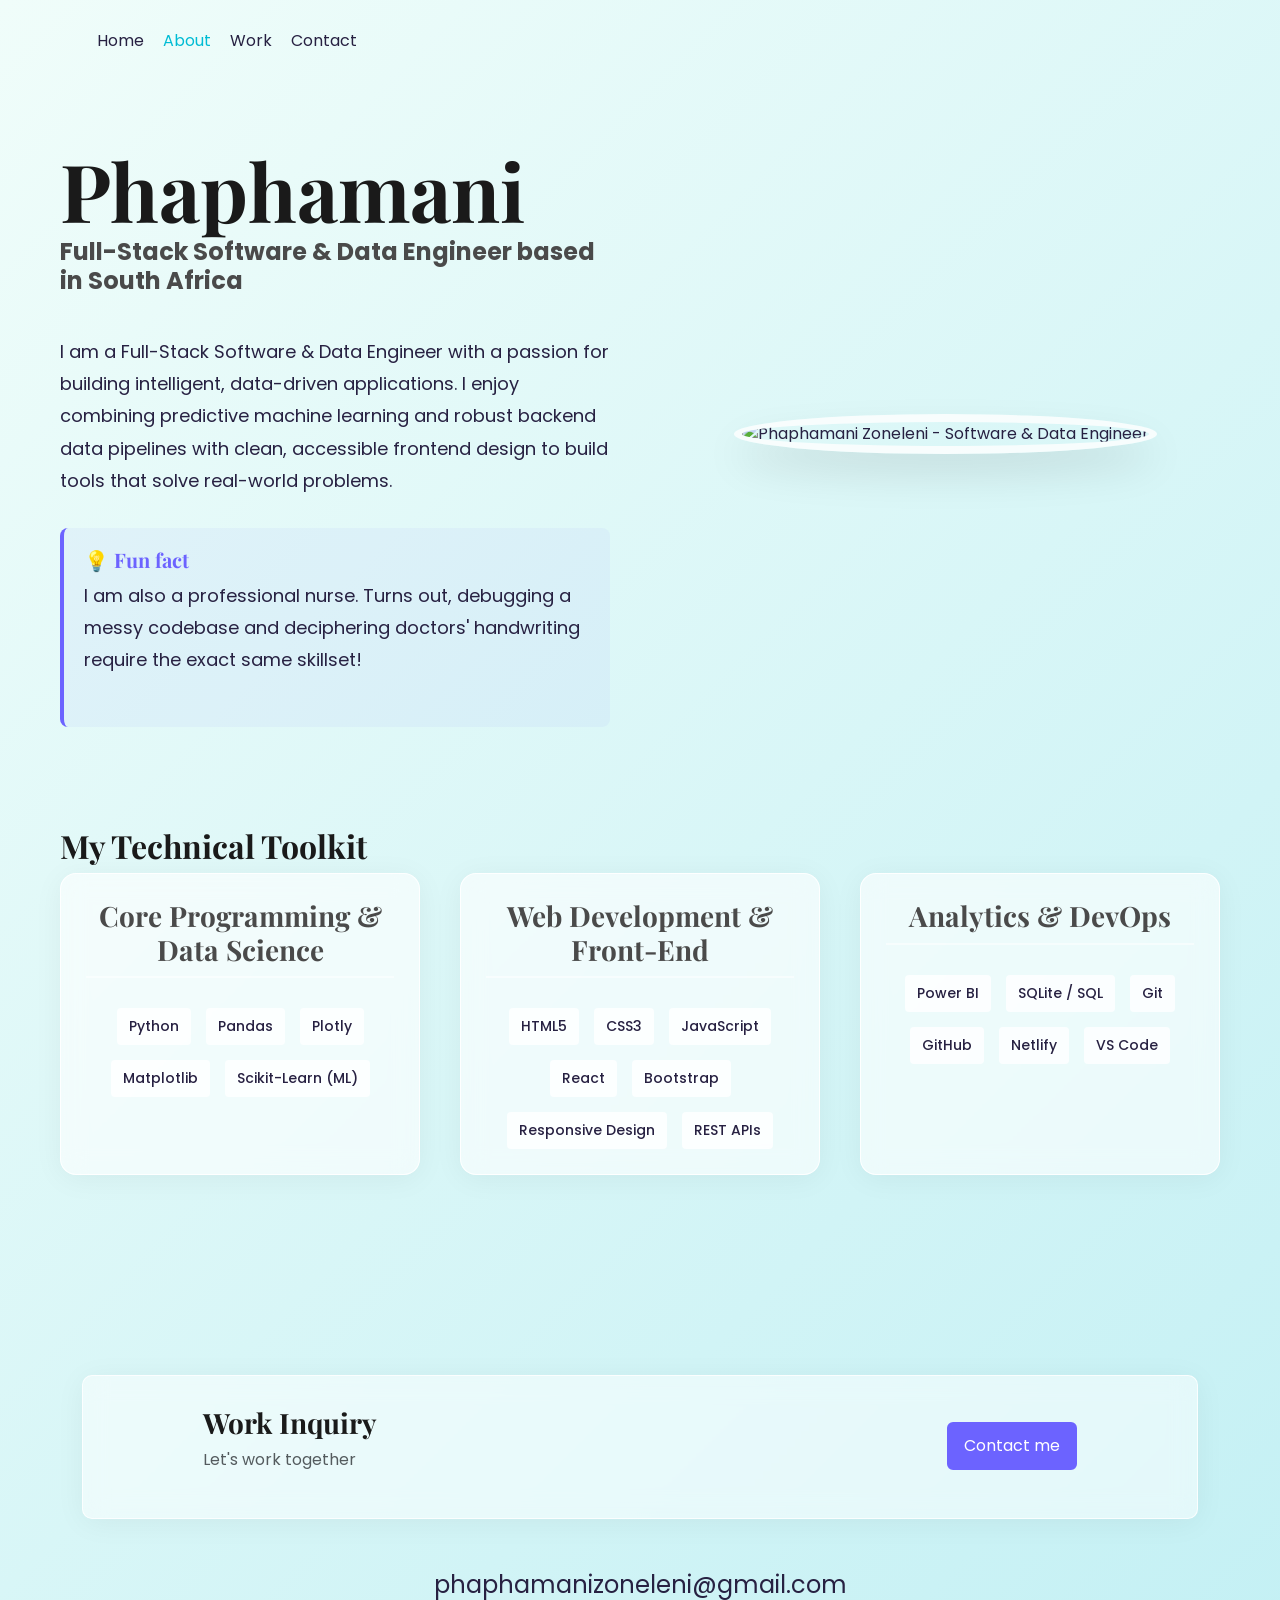
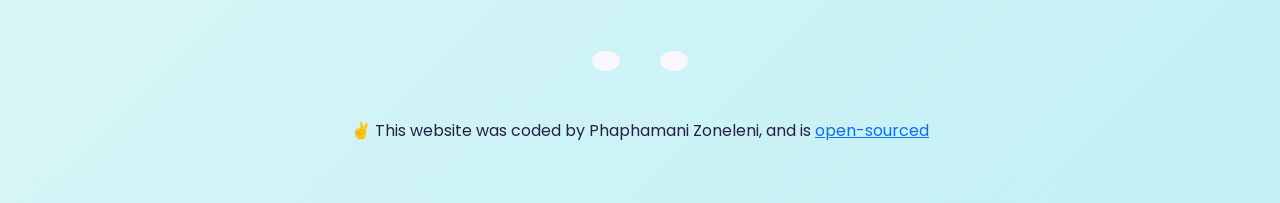
==== commit 5715f0f3: "Final alignment and grid fixes" ====
--- a/about.html
+++ b/about.html
@@ -4,14 +4,20 @@
     <meta charset="UTF-8">
     <meta name="viewport" content="width=device-width, initial-scale=1.0">
     <title>About Phaphamani | Full-Stack Software & Data Engineer</title>
+ 
+    <link href="https://cdn.jsdelivr.net/npm/bootstrap@5.0.0-beta2/dist/css/bootstrap.min.css" rel="stylesheet" crossorigin="anonymous">
+    <link rel="preconnect" href="https://fonts.gstatic.com">
+    <link href="https://fonts.googleapis.com/css2?family=Playfair+Display:wght@700&family=Poppins:wght@500;700&display=swap" rel="stylesheet">
     <link rel="stylesheet" href="styles/portfolio.css">
-
+    <script src="https://cdn.jsdelivr.net/npm/bootstrap@5.0.0-beta2/dist/js/bootstrap.bundle.min.js" crossorigin="anonymous"></script>
+    <script src="https://kit.fontawesome.com/ddc3ee268a.js" crossorigin="anonymous"></script>
 </head>
 <body>
     <div class="container"> 
       <nav class="d-flex justify-content-between"> 
-        <ul> <li><a href="index.html">Home</a></li> 
-          <li class="active" ><a href="about.html">About</a></li> 
+        <ul> 
+          <li><a href="index.html">Home</a></li> 
+          <li class="active"><a href="about.html">About</a></li> 
           <li><a href="work.html">Work</a></li> 
           <li><a href="contact.html">Contact</a></li> 
         </ul> 
@@ -19,9 +25,7 @@
     </div>
 
     <div class="content-container">
-        
         <div class="hero-grid">
-            
             <div class="hero-text">
                 <h1 class="hero-title">Phaphamani</h1>
                 <h2 class="hero-subtitle">Full-Stack Software & Data Engineer based in South Africa</h2>
@@ -46,98 +50,71 @@
             </div>
         </div>
 
-<div class="stack-section">
-    <h2 class="section-title">My Technical Toolkit</h2>
-    
-    <div class="toolkit-grid">
-        
-        <div class="toolkit-group">
-            <h3>Core Programming & Data Science</h3>
-            <div class="icon-list">
-                <span class="text-skill">Python</span>
-                <span class="text-skill">Pandas</span>
-                <span class="text-skill">Plotly</span>
-                <span class="text-skill">Matplotlib</span>
-                <span class="text-skill">Scikit-Learn (ML)</span>
+        <div class="stack-section">
+            <h2 class="section-title">My Technical Toolkit</h2>
+            <div class="toolkit-grid">
+                <div class="toolkit-group">
+                    <h3>Core Programming & Data Science</h3>
+                    <div class="icon-list">
+                        <span class="text-skill">Python</span>
+                        <span class="text-skill">Pandas</span>
+                        <span class="text-skill">Plotly</span>
+                        <span class="text-skill">Matplotlib</span>
+                        <span class="text-skill">Scikit-Learn (ML)</span>
+                    </div>
+                </div>
+
+                <div class="toolkit-group">
+                    <h3>Web Development & Front-End</h3>
+                    <div class="icon-list">
+                        <span class="text-skill">HTML5</span>
+                        <span class="text-skill">CSS3</span>
+                        <span class="text-skill">JavaScript</span>
+                        <span class="text-skill">React</span>
+                        <span class="text-skill">Bootstrap</span>
+                        <span class="text-skill">Responsive Design</span>
+                        <span class="text-skill">REST APIs</span>
+                    </div>
+                </div>
+
+                <div class="toolkit-group">
+                    <h3>Analytics & DevOps</h3>
+                    <div class="icon-list">
+                        <span class="text-skill">Power BI</span>
+                        <span class="text-skill">SQLite / SQL</span>
+                        <span class="text-skill">Git</span>
+                        <span class="text-skill">GitHub</span>
+                        <span class="text-skill">Netlify</span>
+                        <span class="text-skill">VS Code</span>
+                    </div>
+                </div>
             </div>
         </div>
+    </div>
 
-        <div class="toolkit-group">
-            <h3>Web Development & Front-End</h3>
-            <div class="icon-list">
-                <span class="text-skill">HTML5</span>
-                <span class="text-skill">CSS3</span>
-                <span class="text-skill">JavaScript</span>
-                <span class="text-skill">React</span>
-                <span class="text-skill">Bootstrap</span>
-                <span class="text-skill">Responsive Design</span>
-                <span class="text-skill">REST APIs</span>
-            </div>
-        </div>
-
-        <div class="toolkit-group">
-            <h3>Analytics & DevOps</h3>
-            <div class="icon-list">
-                <span class="text-skill">Power BI</span>
-                <span class="text-skill">SQLite / SQL</span>
-                <span class="text-skill">Git</span>
-                <span class="text-skill">GitHub</span>
-                <span class="text-skill">Netlify</span>
-                <span class="text-skill">VS Code</span>
-            </div>
-        </div>
-
-    </div>
-</div>
-
-         <footer>
+    <div class="container">
+      <footer>
         <div class="contact-box justify-content-between mb-5 d-none d-md-flex">
           <div>
             <h3>Work Inquiry</h3>
             <p class="text-muted">Let's work together</p>
           </div>
           <div>
-            <a
-              href="/contact.html"
-              class="btn btn-branding mt-3"
-              title="Contact Phaphamani"
-            >
-              Contact me
-            </a>
+            <a href="contact.html" class="btn btn-branding mt-3" title="Contact Phaphamani">Contact me</a>
           </div>
         </div>
-        <div class="d-flex justify-content-center mb-5">
-          <a
-            href="mailto:phaphamanizoneleni@gmail.com"
-            class="email-link"
-            title="Email Phaphamani"
-          >
-            phaphamanizoneleni@gmail.com
-          </a>
+        <div class="d-flex justify-content-center mb-5 text-center">
+          <a href="mailto:phaphamanizoneleni@gmail.com" class="email-link" title="Email Phaphamani">phaphamanizoneleni@gmail.com</a>
         </div>
-        <div class="social-links d-flex justify-content-center">
-          <a
-            href="https://github.com/Wallflower65"
-            target="_blank"
-            title="GitHub Profile"
-          >
-            <i class="fab fa-github"></i>
-          </a>
-
-          <a
-            href="https://www.linkedin.com/in/phaphamani-zoneleni-28181a20b"
-            target="_blank"
-            title="LinkedIn Profile"
-          >
-            <i class="fab fa-linkedin"></i>
-          </a>
+        <div class="social-links d-flex justify-content-center text-center">
+          <a href="https://github.com/Wallflower65" target="_blank" title="GitHub Profile"><i class="fab fa-github"></i></a>
+          <a href="https://www.linkedin.com/in/phaphamani-zoneleni-28181a20b" target="_blank" title="LinkedIn Profile"><i class="fab fa-linkedin"></i></a>
         </div>
         <p class="text-center mt-5">
           ✌️ This website was coded by Phaphamani Zoneleni, and is
-          <a href="https://github.com/Wallflower65/portfolio-project" target="_blank">
-            open-sourced
-          </a>
+          <a href="https://github.com/Wallflower65/portfolio-project" target="_blank">open-sourced</a>
         </p>
       </footer>
+    </div>
 </body>
 </html>
